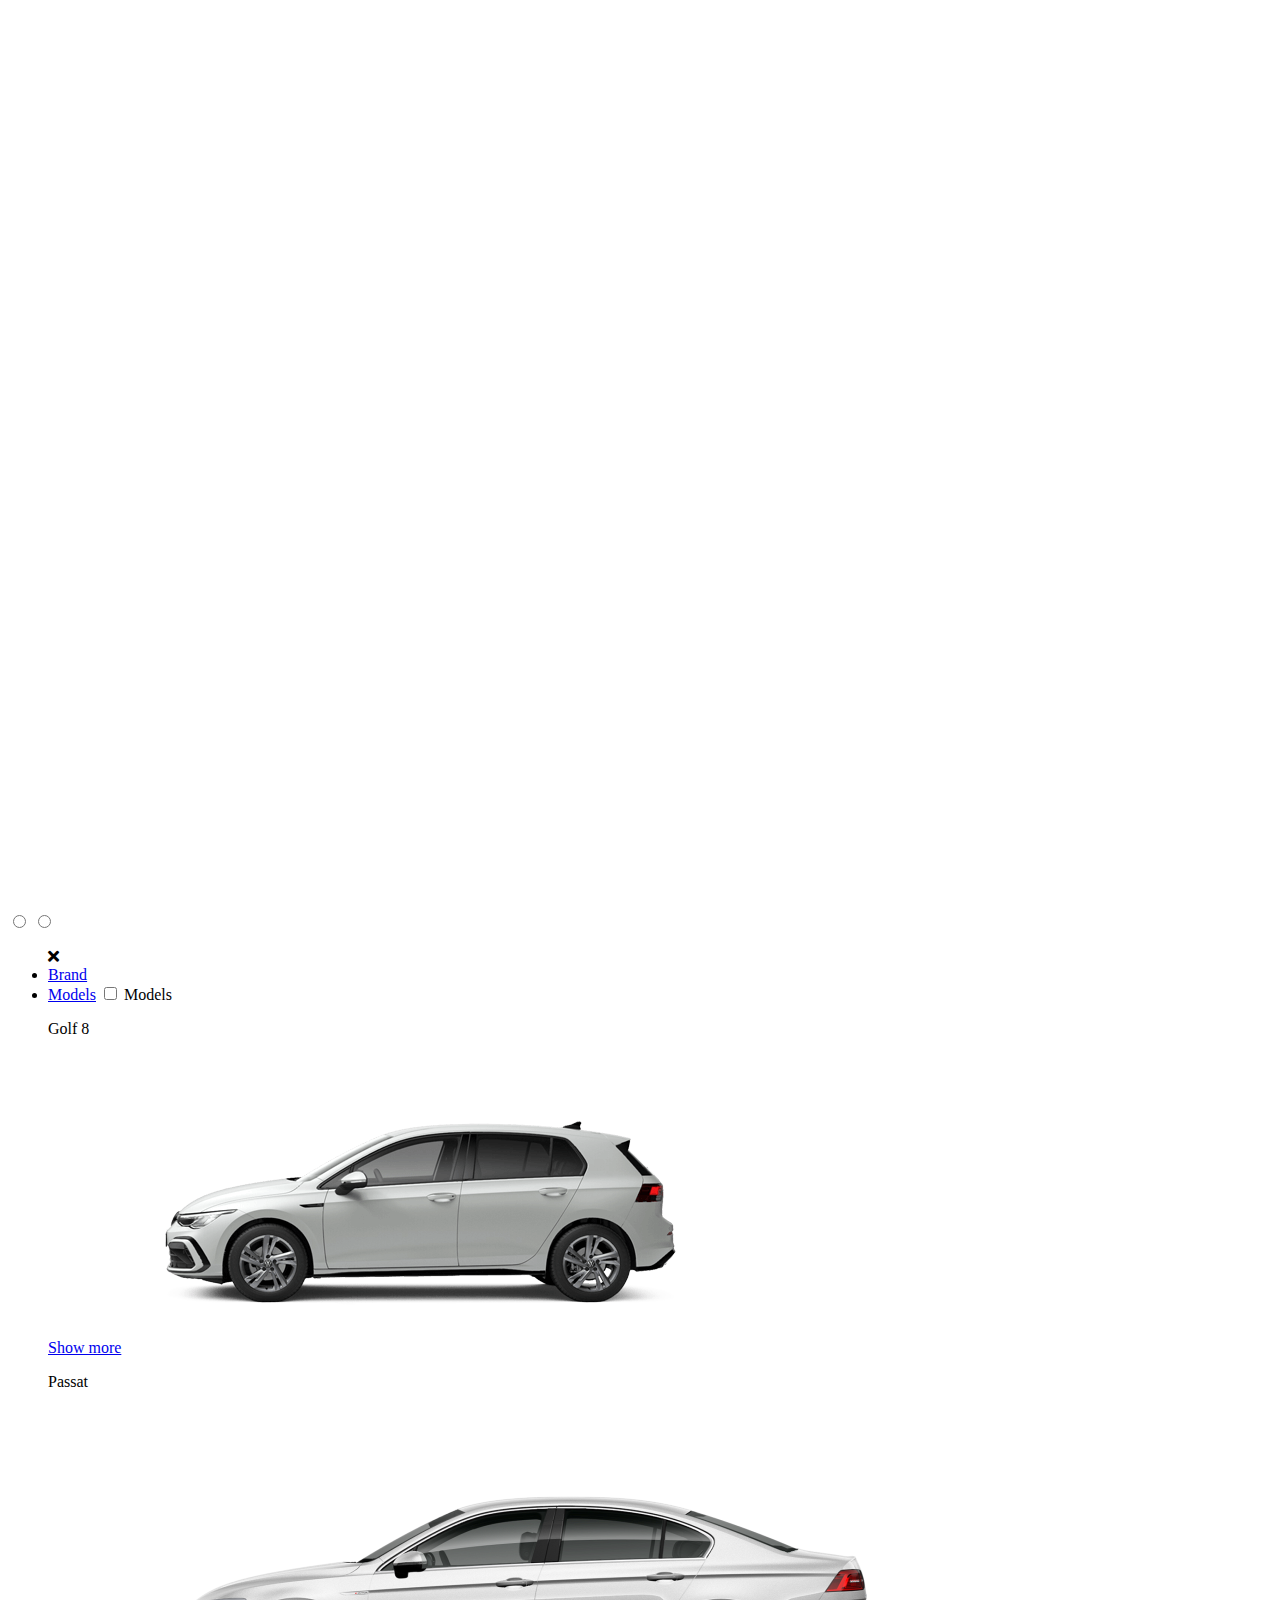
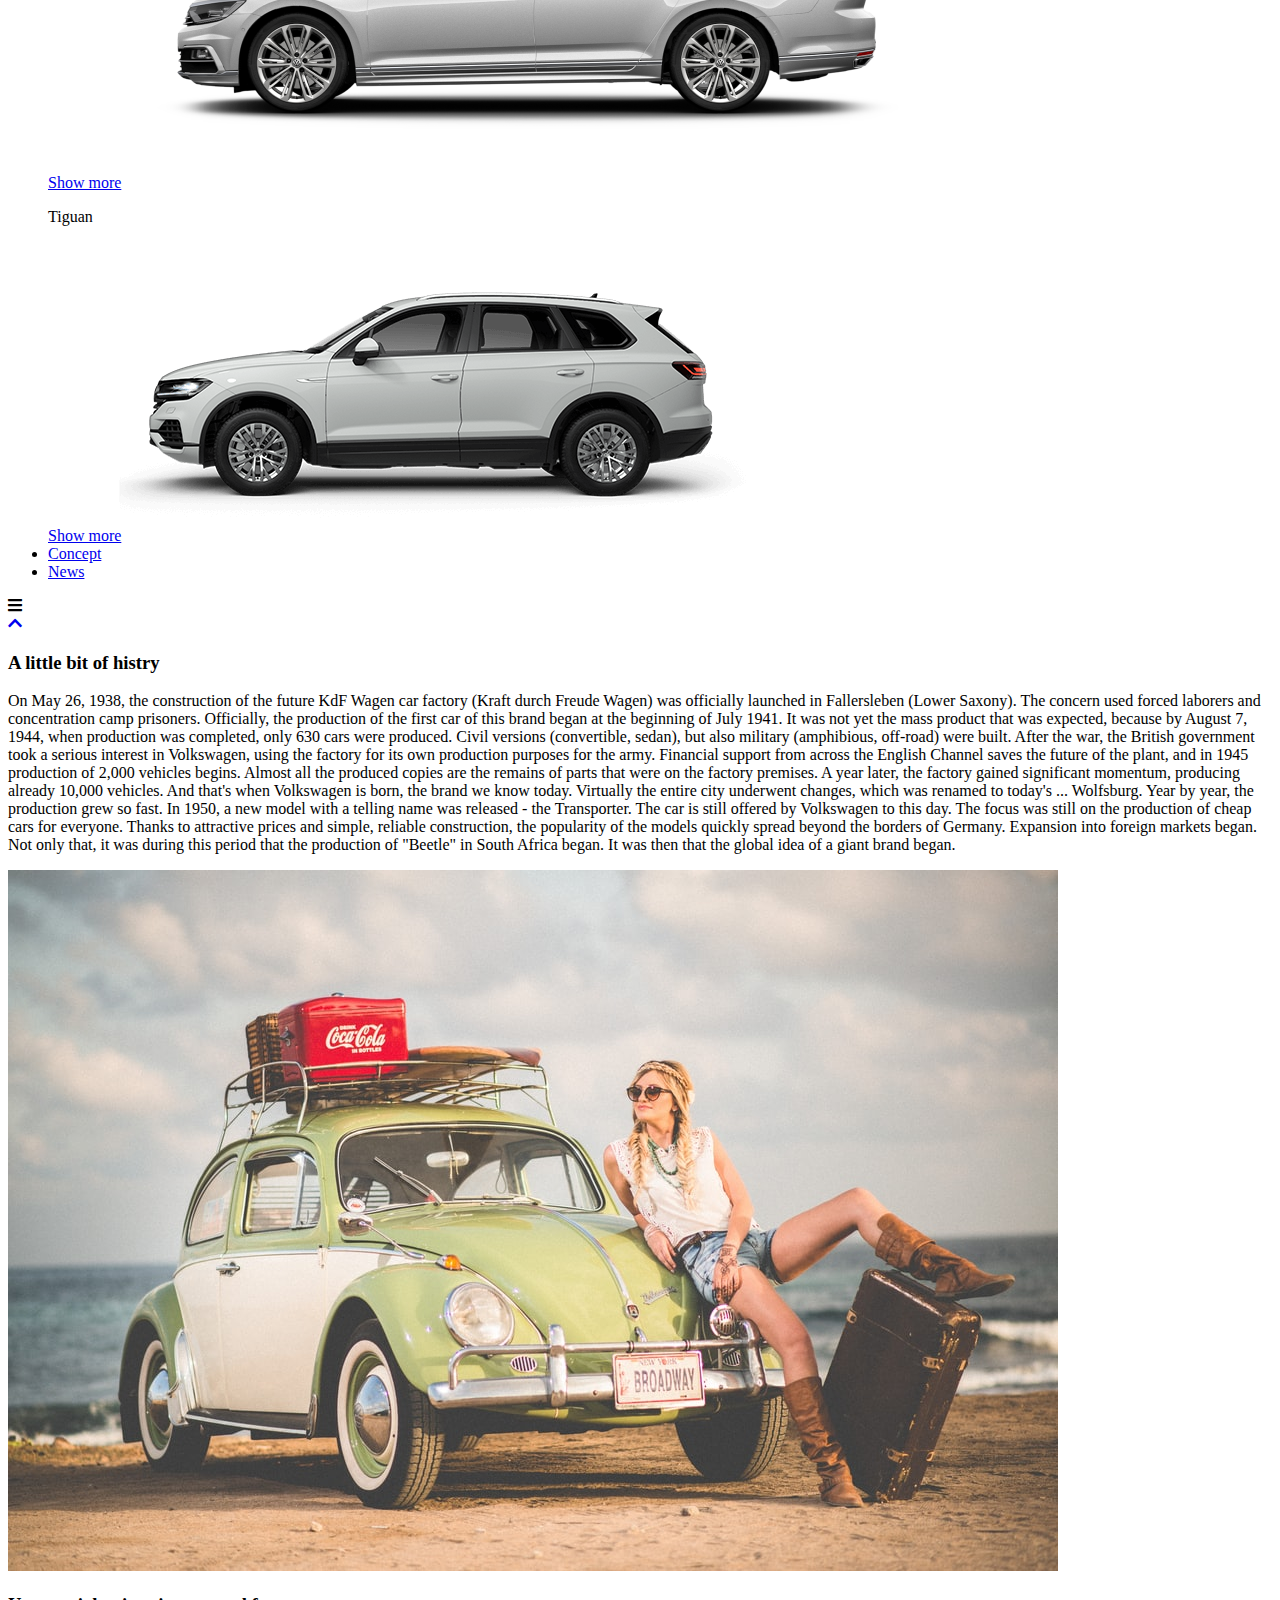
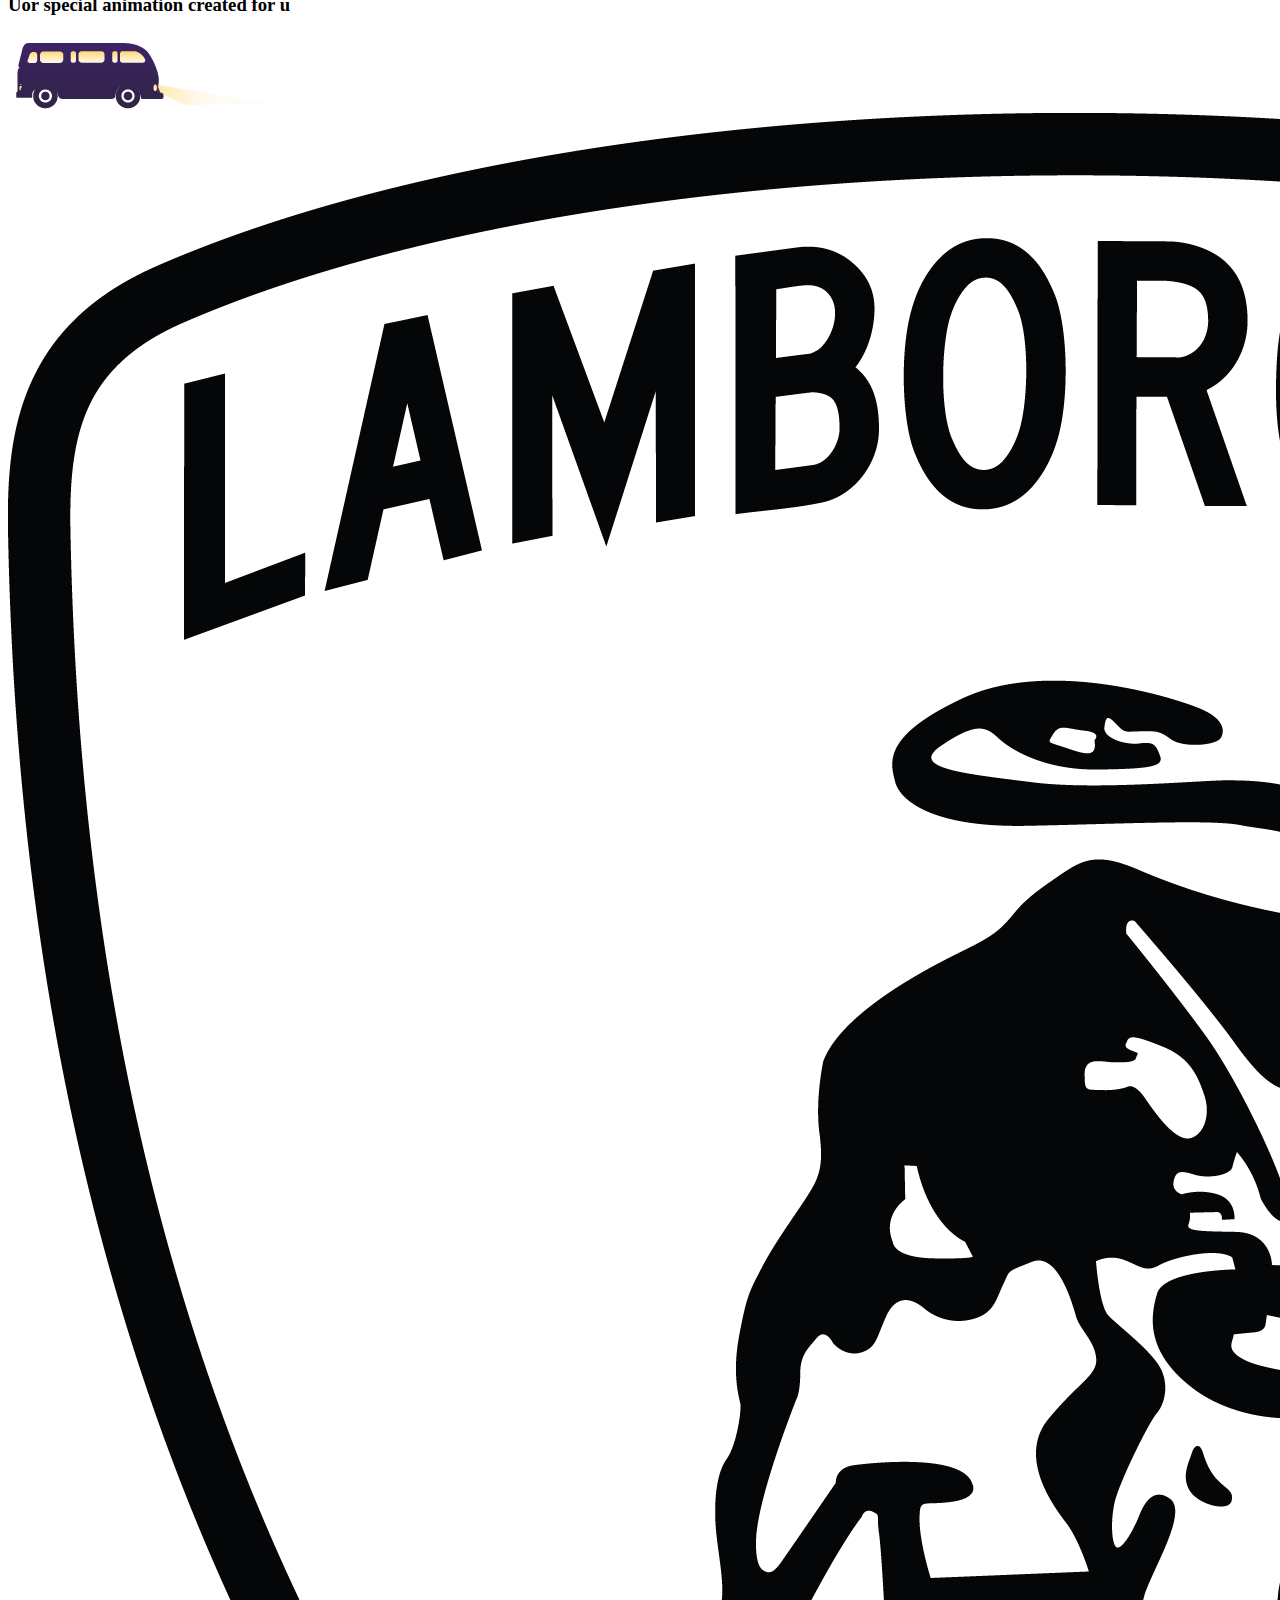
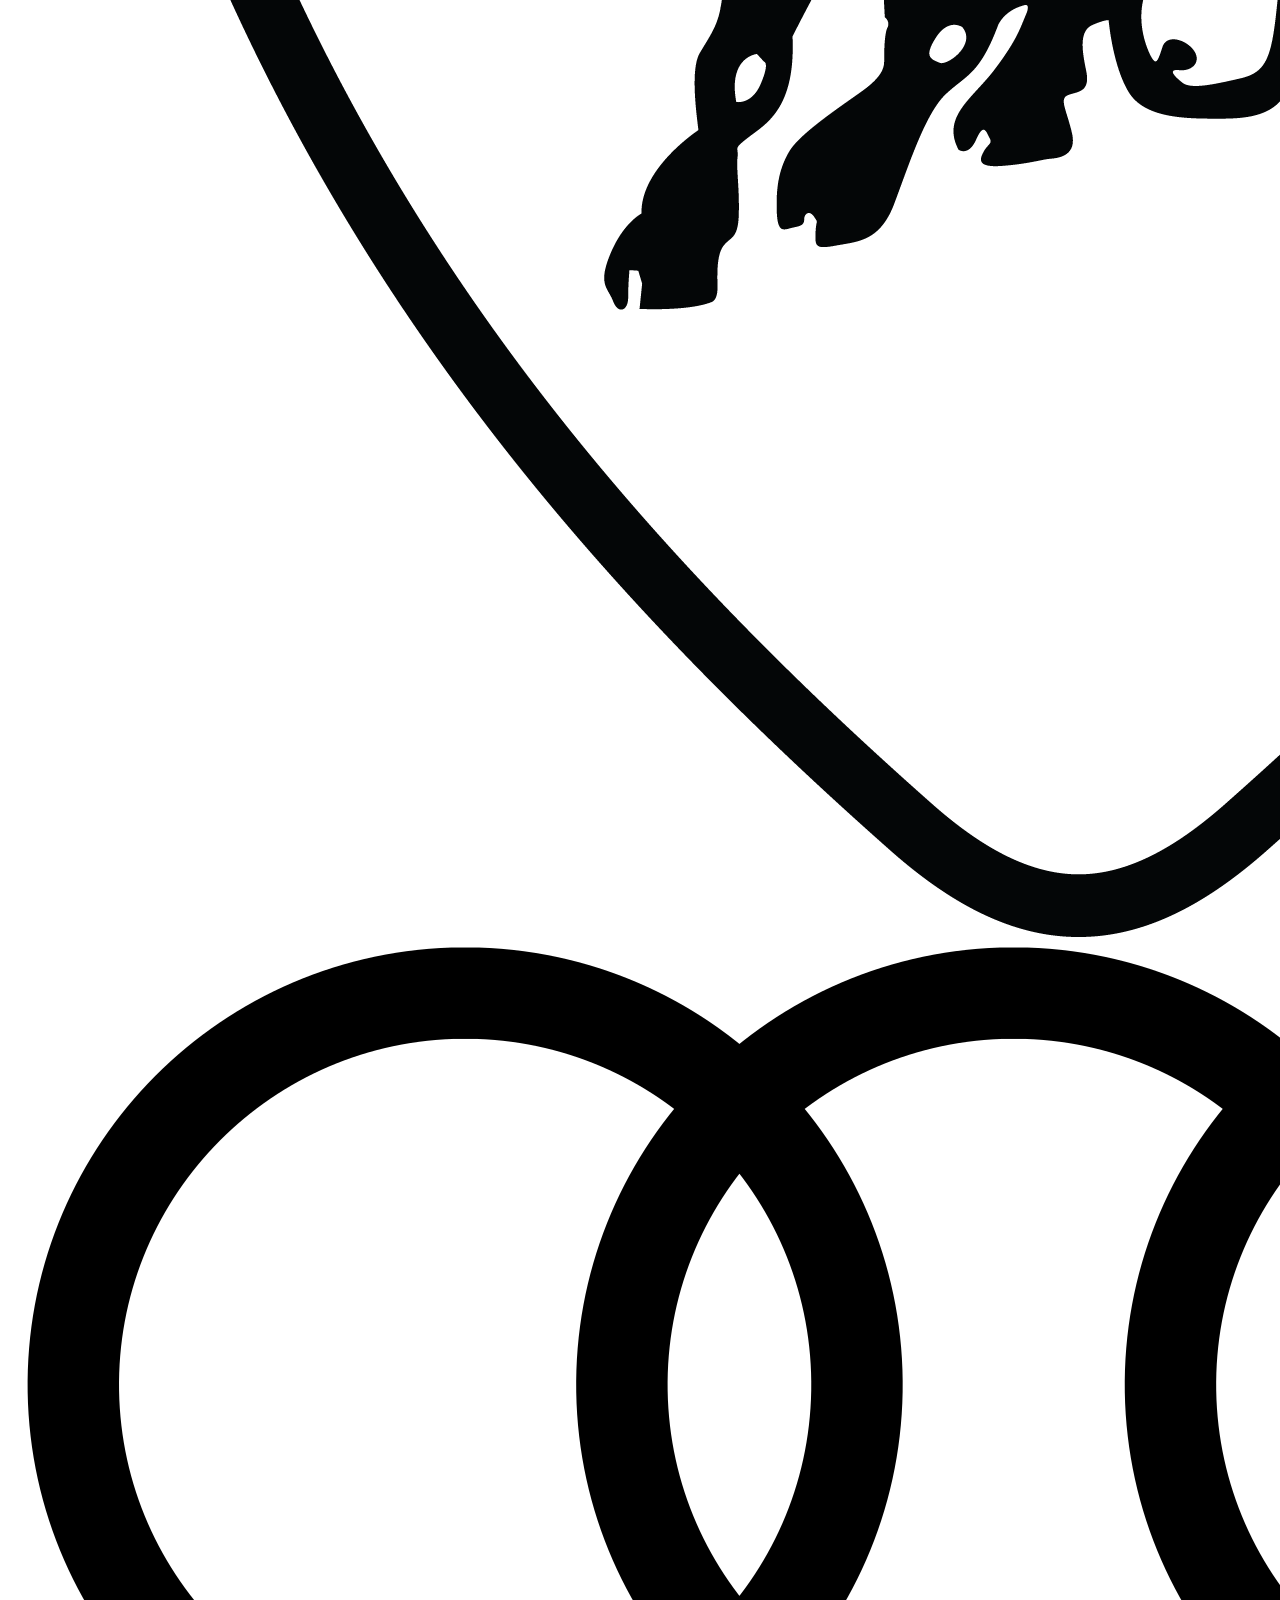
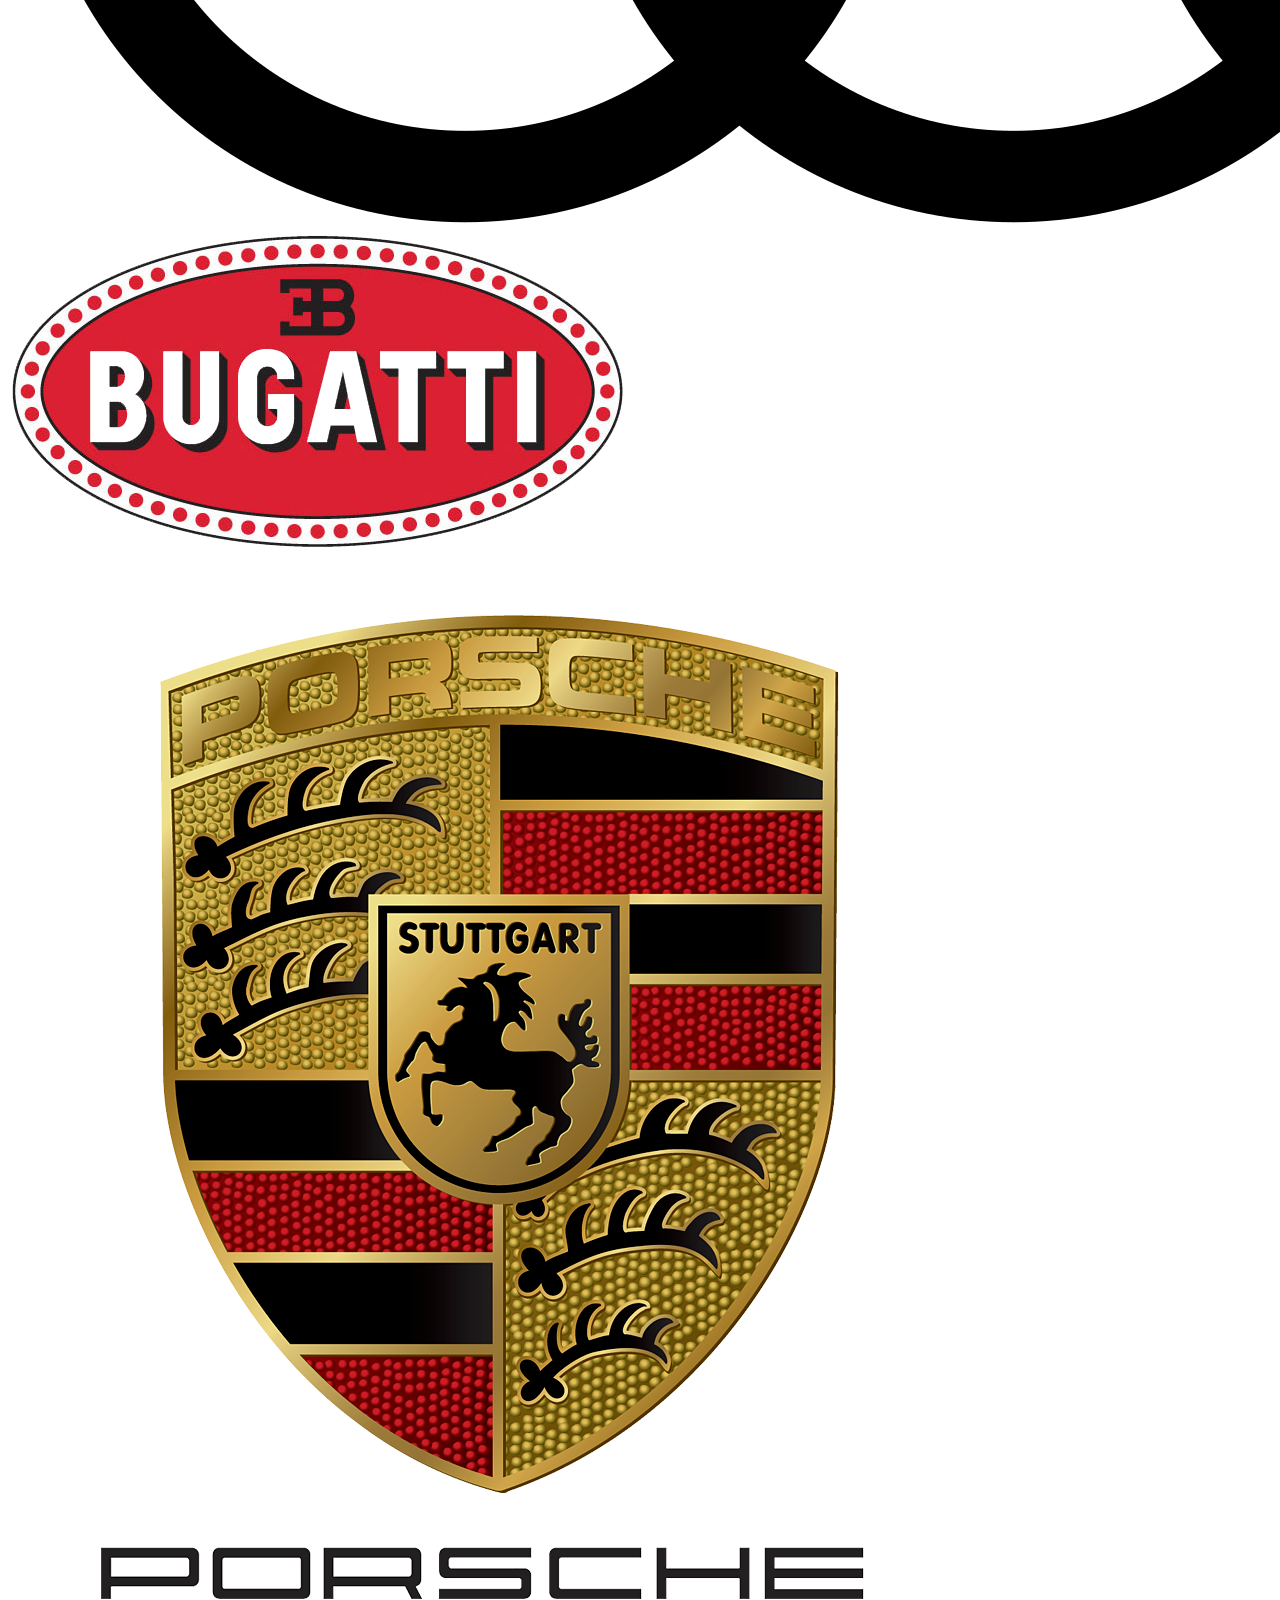
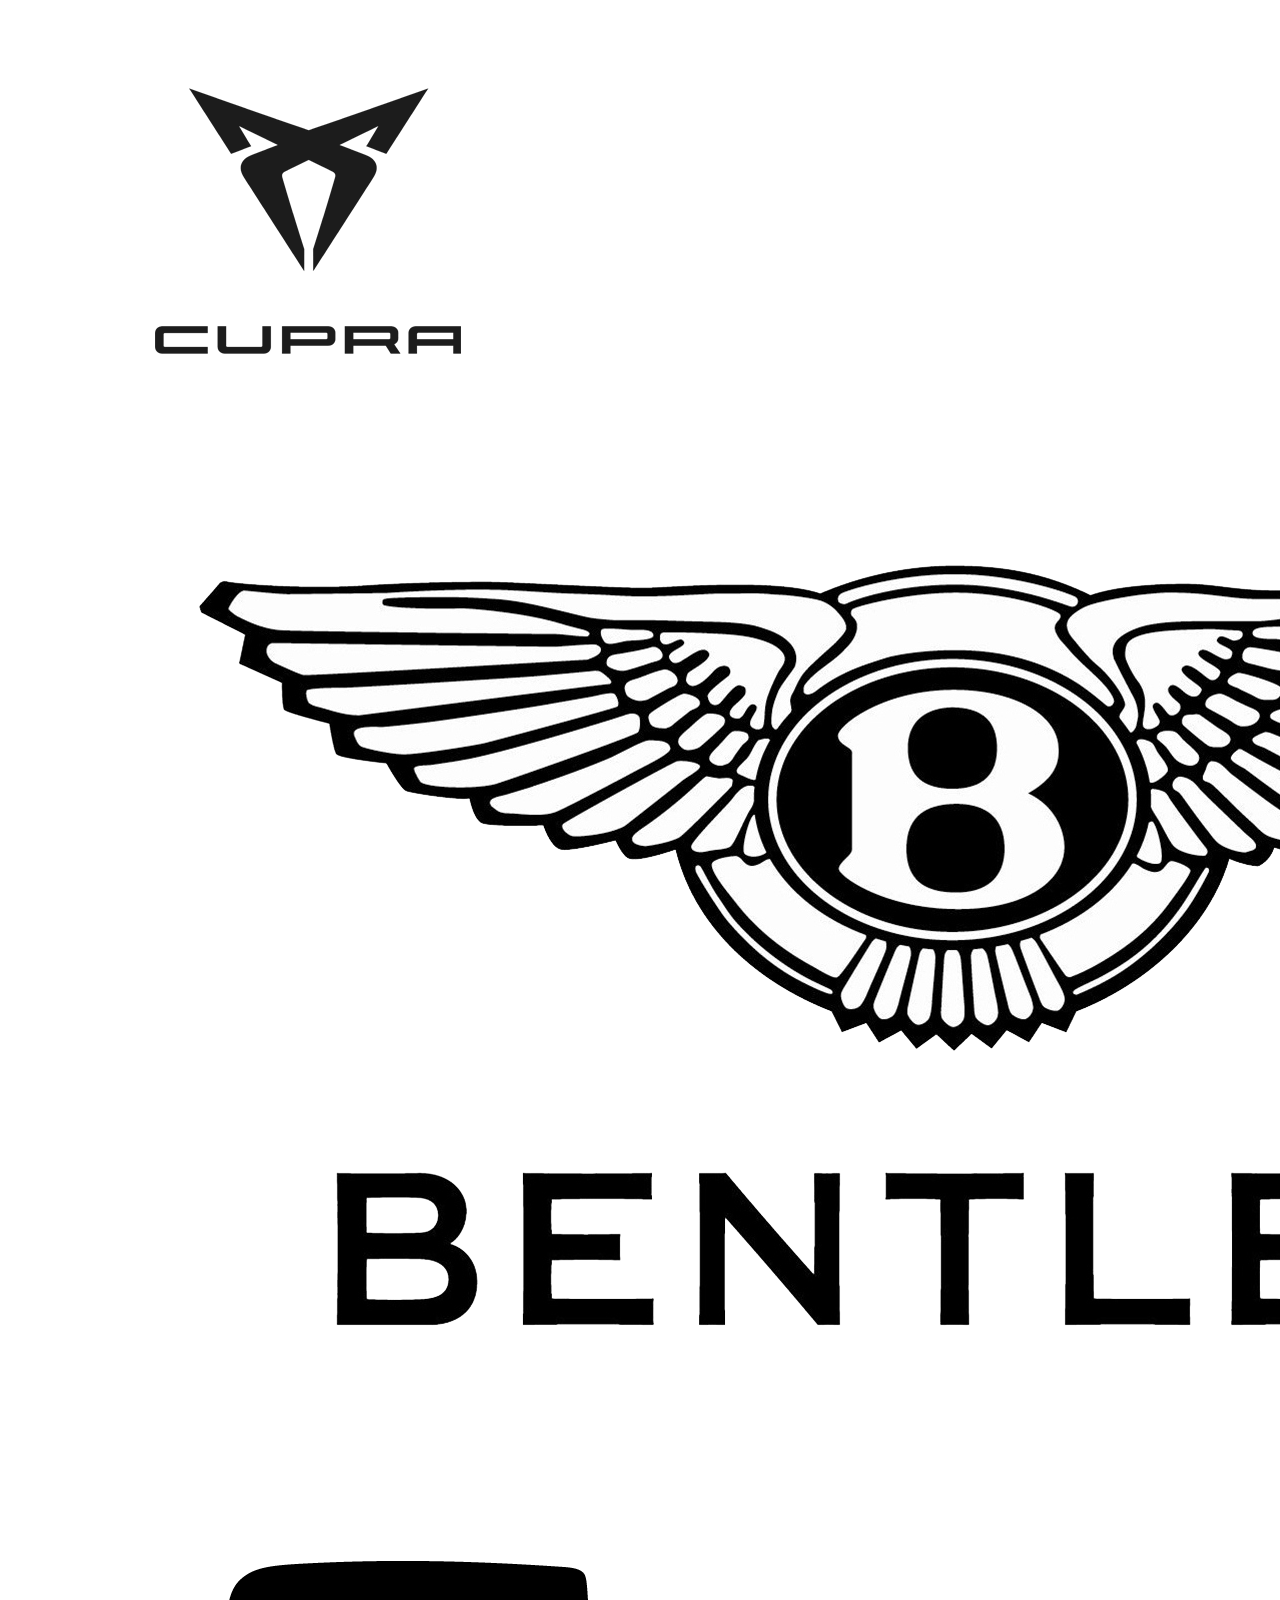
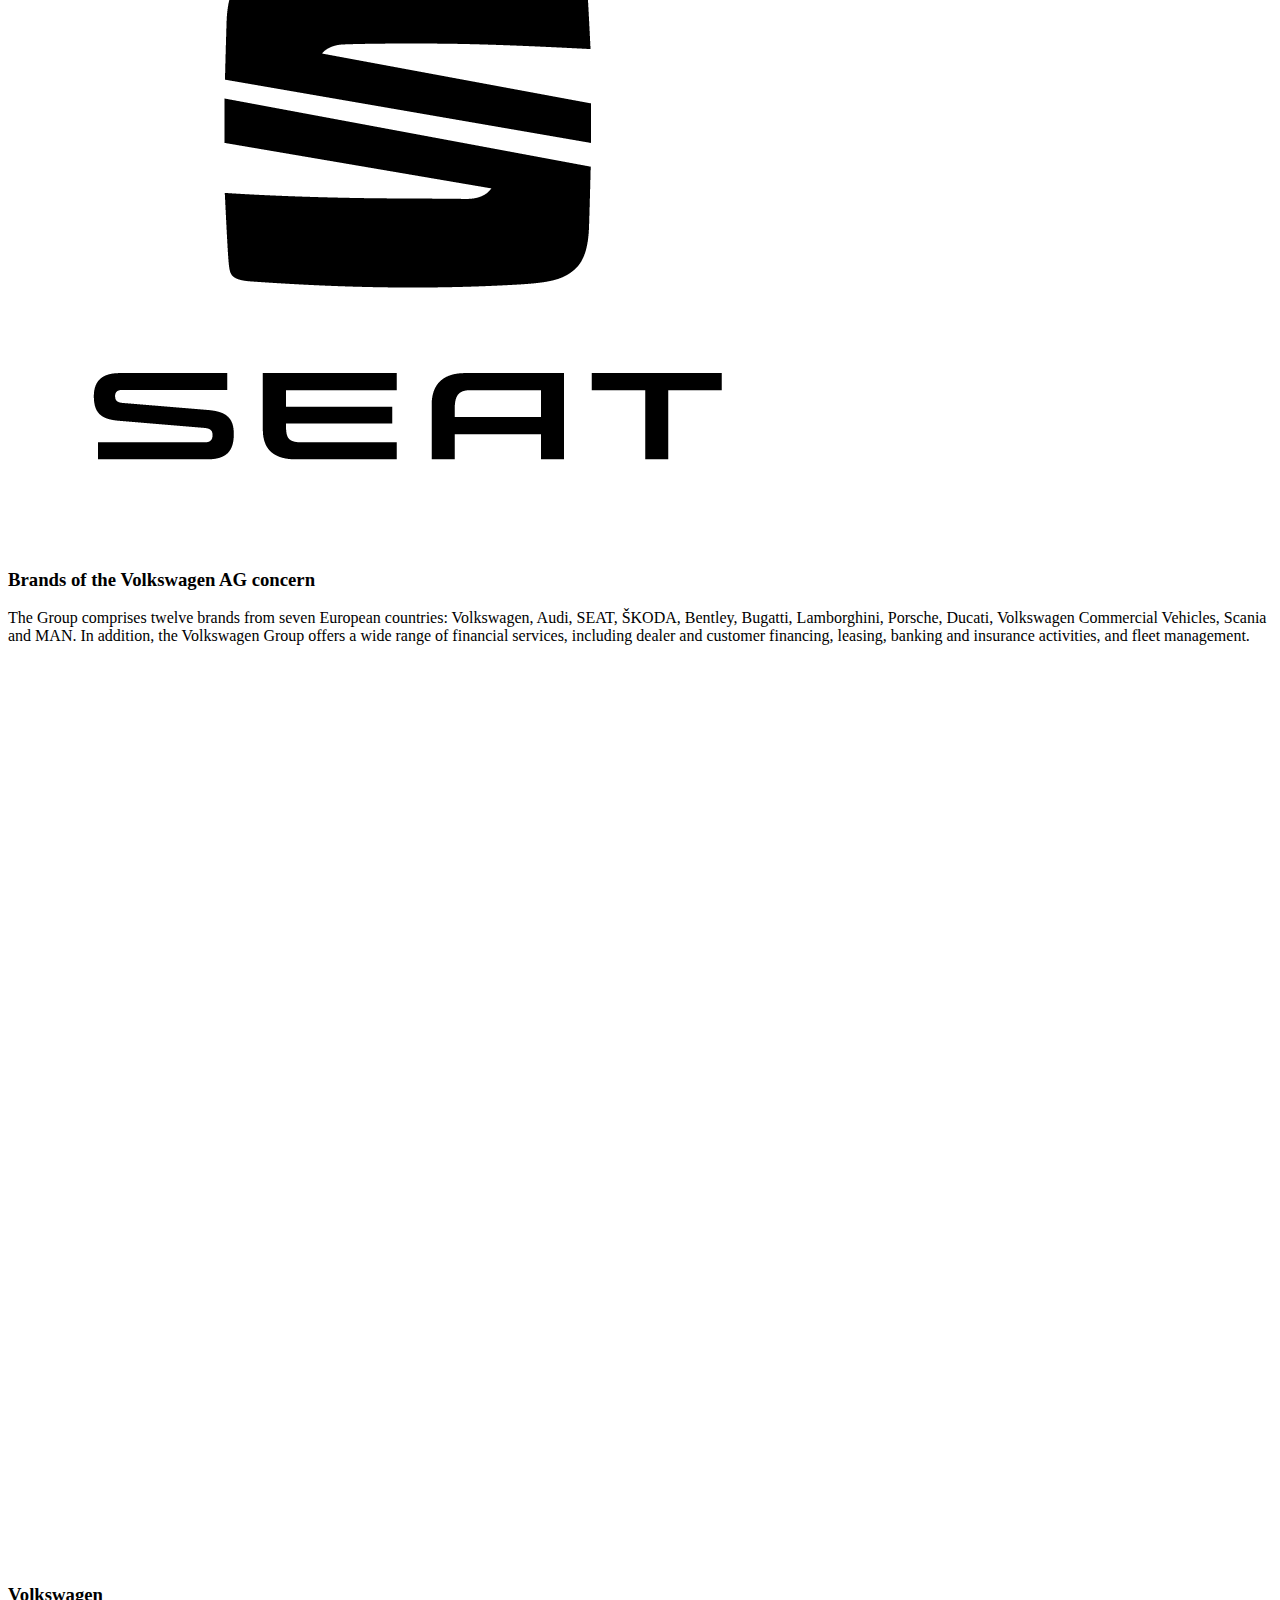
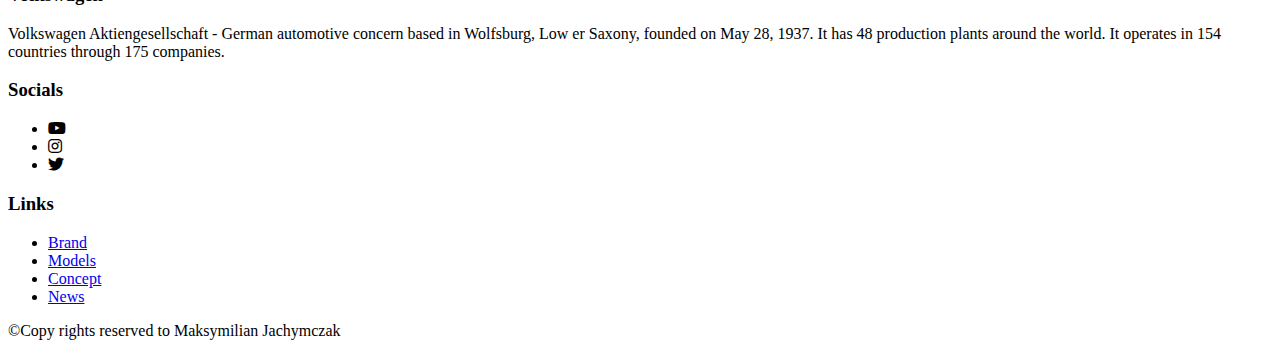
==== assets/brand.html @ 5b4cc515 "Finishing page structure" ====
<!DOCTYPE html>
<html lang="en">
<head>
    <meta charset="UTF-8">
    <meta http-equiv="X-UA-Compatible" content="IE=edge">
    <meta name="viewport" content="width=device-width, initial-scale=1.0">
    <link rel="icon" type="image/png" href="../assets/img/favicon/vw-favicon.png">
    <link rel="stylesheet" type="text/css" href="/styles/style.css">
    <link rel="stylesheet" type="text/css" href="/styles/brandstyle.css">
    <link rel="stylesheet" href="https://cdnjs.cloudflare.com/ajax/libs/font-awesome/5.15.3/css/all.min.css"/>
    <title>VOLKSWAGEN - ABOUT BRAND</title>
</head>
<body>
    <header>
        <nav>
            <div class="wrapper">
                <div class="logo">
                    <a href="../index.html">
                        <img src="../assets/img/logo/vw-logo-white.png" alt='Vw-logo'>
                    </a>
                </div>
                <input type="radio" name="slide" id="menu-btn">
                <input type="radio" name="slide" id="cancel-btn">
                <ul class="nav-links">
                    <label for="cancel-btn" class="btn cancel-btn"><i class="fas fa-times"></i></label>
                    <li><a href="#" class="active">Brand</a></li>
                    <li>
                        <a href="#" class="desktop-item">Models</a>
                        <input type="checkbox" id="showDrop">
                        <label for="showDrop" class="mobile-item">Models</label>
                        <div class="dropdown-box">
                            <div class="content">
                                <div class="row">
                                    <p>Golf 8</p>
                                    <a href="assets/models/vw-golf.html"><img src="../assets/img/models/golf/golf-8-right-side.png" alt="golf-8-right-side"></a>
                                    <div class="btn-more">
                                        <a href="assets/models/vw-golf.html">Show more</a>
                                    </div>
                                </div>
                                <div class="row">
                                    <p>Passat</p>
                                    <a href="assets/models/vw-passat.html"><img src="../assets/img/models/passat/passat-2018-right-side.png" alt="passat-2018-right-side"></a>
                                    <div class="btn-more">
                                        <a href="assets/models/vw-passat.html">Show more</a>
                                    </div>
                                </div>
                                <div class="row">
                                    <p>Tiguan</p>
                                    <a href="assets/models/vw-tiguan.html"><img src="../assets/img/models/tiguan/tiguan-2020-right-side.png" alt="tiguan-2020-right-side"></a>
                                    <div class="btn-more">
                                        <a href="assets/models/vw-tiguan.html">Show more</a>
                                    </div>
                                </div>
                            </div>
                        </div>
                    </li>
                    <li><a href="concept.html">Concept</a></li>
                    <li><a href="news.html">News</a></li>
                </ul>
                <label for="menu-btn" class="btn menu-btn"><i class="fas fa-bars"></i></label>
            </div>
        </nav>
    </header>
        <div class="main">
            <a href="#" class="to-top">
                <i class="fas fa-chevron-up"></i>
            </a>
            <section id="about-brand-intro">
                <div class="brand-histry about-brand-history">
                    <h3>A little bit of histry</h3>
                    <p>On May 26, 1938, the construction of the future KdF Wagen car factory (Kraft durch Freude Wagen) was officially launched
                        in Fallersleben (Lower Saxony). The concern used forced laborers and concentration camp prisoners. Officially,
                        the production of the first car of this brand began at the beginning of July 1941. It was not yet the mass product that was expected,
                        because by August 7, 1944, when production was completed, only 630 cars were produced. Civil versions (convertible, sedan),
                        but also military (amphibious, off-road) were built. After the war, the British government took a serious interest in Volkswagen,
                        using the factory for its own production purposes for the army. Financial support from across the English Channel saves the future of the plant,
                        and in 1945 production of 2,000 vehicles begins. Almost all the produced copies are the remains of parts
                        that were on the factory premises. A year later, the factory gained significant momentum, producing already 10,000 vehicles.
                        And that's when Volkswagen is born, the brand we know today. Virtually the entire city underwent changes, which was renamed
                        to today's ... Wolfsburg. Year by year, the production grew so fast. In 1950, a new model with a telling name was released
                        - the Transporter. The car is still offered by Volkswagen to this day. The focus was still on the production of cheap
                        cars for everyone. Thanks to attractive prices and simple, reliable construction, the popularity of the models
                        quickly spread beyond the borders of Germany. Expansion into foreign markets began. Not only that, it was during this
                        period that the production of "Beetle" in South Africa began. It was then that the global idea of ​​a giant brand began.

                    </p>
                </div>
                <div class="about-brand-history">
                    <img src="img/brand/volkswagen-beatle -old.jpg" alt="volkswagen-beatle">
                </div>
            </section>
            <section id="animation">
                <h3>Uor special animation created for u</h3>
                <div class="animation-wraper">
                    <div class="surface"></div>
                    <div class="car-image">
                        <img src="/assets/img/animation/Img_06.png">
                    </div>
                </div>
            </section>
            <section id="brands">
                <div class="brands-container">
                    <div class="brand-row firs-row">
                        <div class="brand-col-logo">
                            <img src="/assets/img/brand/brands-logo/vw-lamborghini-logo.png" alt="lamborghni-logo">
                        </div>
                        <div class="brand-col-logo">
                            <img src="/assets/img/brand/brands-logo/vw-audi-logo.png" alt="audi-logo" class="img-m-top">
                        </div>
                        <div class="brand-col-logo">
                            <img src="/assets/img/brand/brands-logo/vw-bugatti-logo.png" alt="bugatti-logo" class="img-m-top">
                        </div>
                        <div class="brand-col-logo">
                            <img src="/assets/img/brand/brands-logo/vw-porshe-logo.png" alt="porshe-logo">
                        </div>
                    </div>
                    <div class="brand-row">
                        <div class="brand-col-logo">
                            <img src="/assets/img/brand/brands-logo/vw-cupra-logo.png" alt="cupra-logo" class="img-m-top">
                        </div>
                        <div class="brand-col-logo">
                            <img src="/assets/img/brand/brands-logo/vw-bentley-logo.png" alt="bentley-logo" class="img-m-top">
                        </div>
                        <div class="brand-col-logo">
                            <img src="/assets/img/brand/brands-logo/vw-seat-logo.png" alt="seat-logo">
                        </div>
                    </div>
                </div>
                <div class="brands-container">
                    <h3>Brands of the Volkswagen AG concern</h3>
                    <p>The Group comprises twelve brands from seven European countries:
                        Volkswagen, Audi, SEAT, ŠKODA, Bentley, Bugatti, Lamborghini, Porsche, Ducati,
                        Volkswagen Commercial Vehicles, Scania and MAN. In addition, the Volkswagen Group
                        offers a wide range of financial services, including dealer and customer financing, 
                        leasing, banking and insurance activities, and fleet management.
                    </p>
                </div>
            </section>
        </div>
    <footer>
        <div class="footer-content">
            <div class="row">
                <div class="column column-logo">
                    <a href="../index.html"><img src="../assets/img/logo/vw-logo-white.png"></a>
                </div>
                <div class="column">
                    <h3>Volkswagen</h3>
                    <p>
                        Volkswagen Aktiengesellschaft - German automotive concern based in Wolfsburg, Low
                        er Saxony, founded on May 28, 1937. It has 48 production plants around the world. It
                        operates in 154 countries through 175 companies.
                    </p>
                </div>
                <div class="column">
                    <h3>Socials</h3>
                    <div class="socials">
                        <ul>
                            <li><i class="fab fa-youtube"></i></li>
                            <li><i class="fab fa-instagram"></i></li>
                            <li><i class="fab fa-twitter"></i></li>
                        </ul>
                    </div>
                </div>
                <div class="column">
                    <h3>Links</h3>
                    <div class="links">
                        <ul>
                            <li><a href="brand.html">Brand</a></li>
                            <li><a href="models.html">Models</a></li>
                            <li><a href="concept.html">Concept</a></li>
                            <li><a href="news.html">News</a></li>
                        </ul>
                    </div>
                </div>
            </div>
            <p>&copy;Copy rights reserved to Maksymilian Jachymczak</p>
        </div>
    </footer>

    <script src="../assets/scripts/backToTop.js"></script>
    <script src="../assets/scripts/animation.js"></script>
</body>
</html>
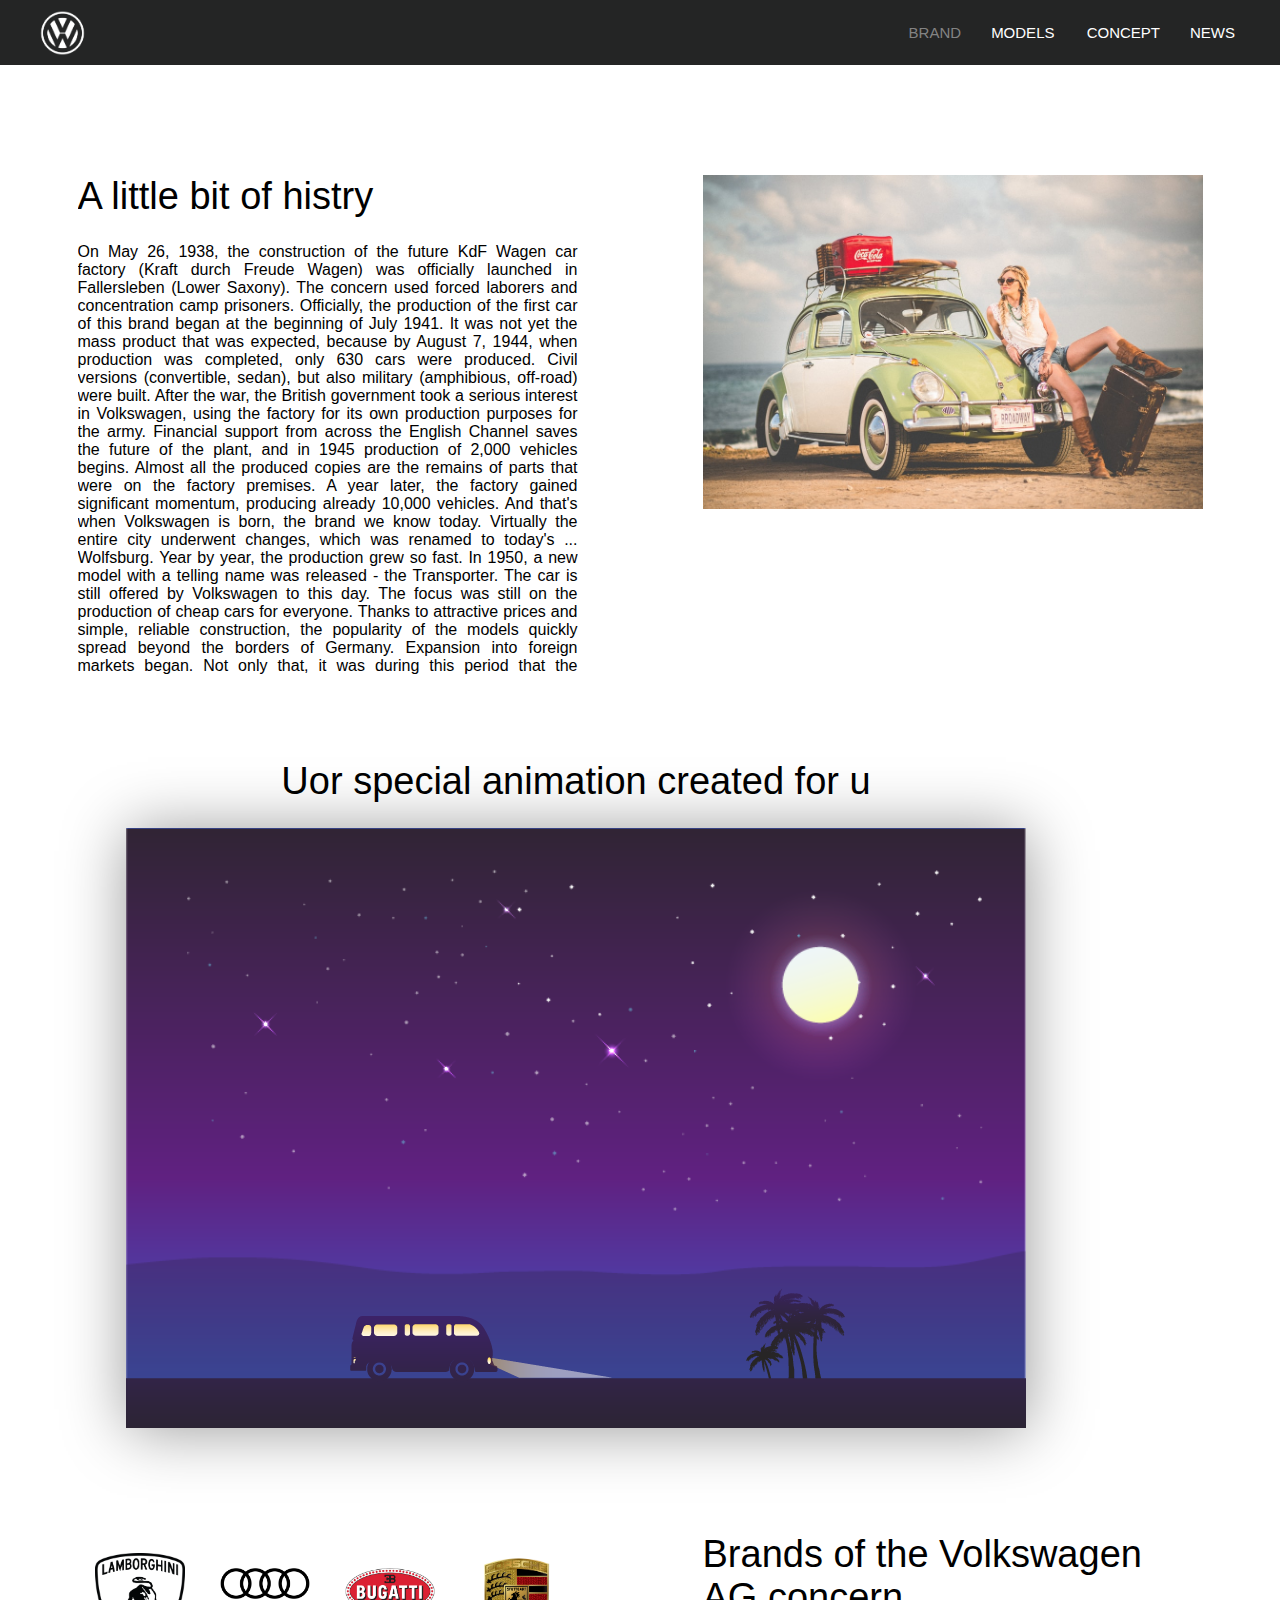
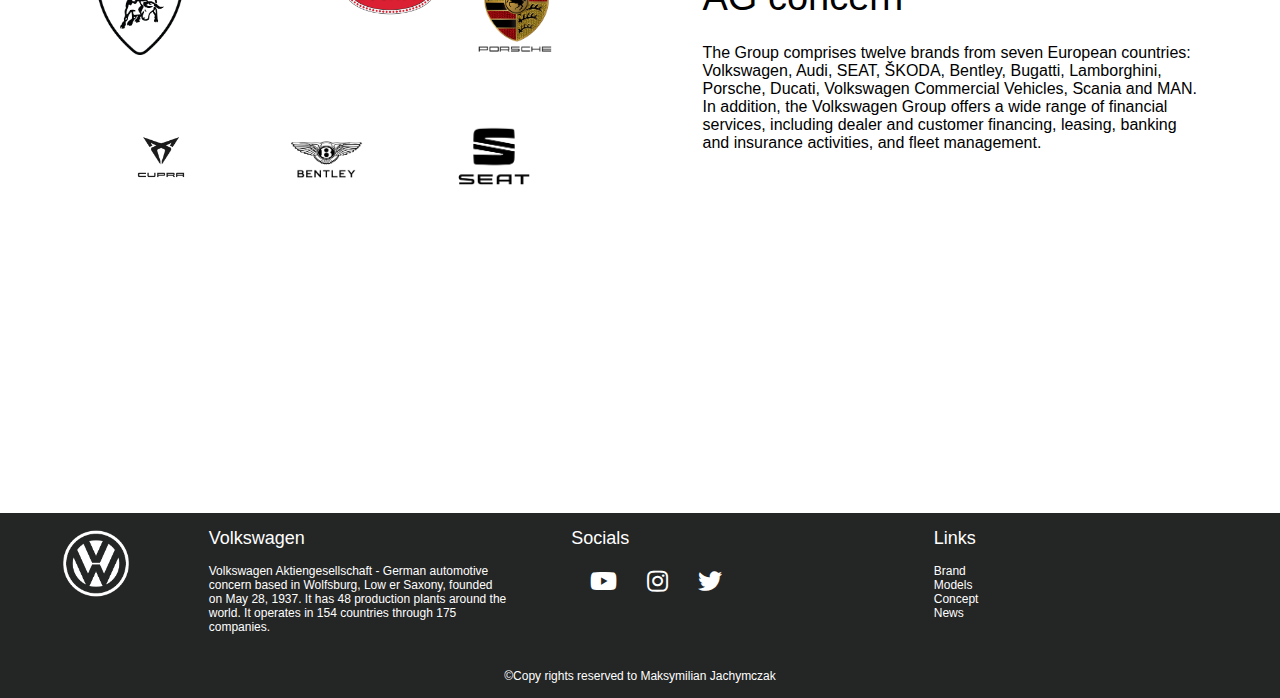
==== commit 1357e9d1: "Correcting css styles" ====
--- a/assets/brand.html
+++ b/assets/brand.html
@@ -5,8 +5,8 @@
     <meta http-equiv="X-UA-Compatible" content="IE=edge">
     <meta name="viewport" content="width=device-width, initial-scale=1.0">
     <link rel="icon" type="image/png" href="../assets/img/favicon/vw-favicon.png">
-    <link rel="stylesheet" type="text/css" href="/styles/style.css">
-    <link rel="stylesheet" type="text/css" href="/styles/brandstyle.css">
+    <link rel="stylesheet" type="text/css" href="../assets/styles/style.css">
+    <link rel="stylesheet" type="text/css" href="../assets/styles/brandstyle.css">
     <link rel="stylesheet" href="https://cdnjs.cloudflare.com/ajax/libs/font-awesome/5.15.3/css/all.min.css"/>
     <title>VOLKSWAGEN - ABOUT BRAND</title>
 </head>
@@ -86,7 +86,7 @@
                     </p>
                 </div>
                 <div class="about-brand-history">
-                    <img src="img/brand/volkswagen-beatle -old.jpg" alt="volkswagen-beatle">
+                    <img src="../assets/img/brand/volkswagen-beatle -old.jpg" alt="volkswagen-beatle">
                 </div>
             </section>
             <section id="animation">
@@ -94,7 +94,7 @@
                 <div class="animation-wraper">
                     <div class="surface"></div>
                     <div class="car-image">
-                        <img src="/assets/img/animation/Img_06.png">
+                        <img src="../assets/img/animation/Img_06.png">
                     </div>
                 </div>
             </section>
@@ -102,27 +102,27 @@
                 <div class="brands-container">
                     <div class="brand-row firs-row">
                         <div class="brand-col-logo">
-                            <img src="/assets/img/brand/brands-logo/vw-lamborghini-logo.png" alt="lamborghni-logo">
+                            <img src="../assets/img/brand/brands-logo/vw-lamborghini-logo.png" alt="lamborghni-logo">
                         </div>
                         <div class="brand-col-logo">
-                            <img src="/assets/img/brand/brands-logo/vw-audi-logo.png" alt="audi-logo" class="img-m-top">
+                            <img src="../assets/img/brand/brands-logo/vw-audi-logo.png" alt="audi-logo" class="img-m-top">
                         </div>
                         <div class="brand-col-logo">
-                            <img src="/assets/img/brand/brands-logo/vw-bugatti-logo.png" alt="bugatti-logo" class="img-m-top">
+                            <img src="../assets/img/brand/brands-logo/vw-bugatti-logo.png" alt="bugatti-logo" class="img-m-top">
                         </div>
                         <div class="brand-col-logo">
-                            <img src="/assets/img/brand/brands-logo/vw-porshe-logo.png" alt="porshe-logo">
+                            <img src="../assets/img/brand/brands-logo/vw-porshe-logo.png" alt="porshe-logo">
                         </div>
                     </div>
                     <div class="brand-row">
                         <div class="brand-col-logo">
-                            <img src="/assets/img/brand/brands-logo/vw-cupra-logo.png" alt="cupra-logo" class="img-m-top">
+                            <img src="../assets/img/brand/brands-logo/vw-cupra-logo.png" alt="cupra-logo" class="img-m-top">
                         </div>
                         <div class="brand-col-logo">
-                            <img src="/assets/img/brand/brands-logo/vw-bentley-logo.png" alt="bentley-logo" class="img-m-top">
+                            <img src="../assets/img/brand/brands-logo/vw-bentley-logo.png" alt="bentley-logo" class="img-m-top">
                         </div>
                         <div class="brand-col-logo">
-                            <img src="/assets/img/brand/brands-logo/vw-seat-logo.png" alt="seat-logo">
+                            <img src="../assets/img/brand/brands-logo/vw-seat-logo.png" alt="seat-logo">
                         </div>
                     </div>
                 </div>
@@ -178,6 +178,5 @@
     </footer>
 
     <script src="../assets/scripts/backToTop.js"></script>
-    <script src="../assets/scripts/animation.js"></script>
 </body>
 </html>--- a/assets/styles/style.css
+++ b/assets/styles/style.css
@@ -0,0 +1,391 @@
+*{
+    margin: 0;
+    padding: 0;
+    box-sizing: border-box;
+    font-family: 'Poppins', sans-serif;
+}
+
+html {
+    scroll-behavior: smooth;
+}
+
+.to-top {
+    position: fixed;
+    background-color: #242525;
+    width: 50px;
+    height: 50px;
+    line-height: 50px;
+    text-align: center;
+    z-index: 10000;
+    color: #fff;
+    bottom: 0px;
+    right: 15px;
+    border: 1px solid #fff;
+    opacity: 0;
+    transition: all 0.3s ease;
+    cursor: default;
+}
+
+.to-top.active {
+    pointer-events: auto;
+    opacity: 1;
+    bottom: 15px;
+}
+
+nav {
+    background-color: #242525;
+    position: fixed;
+    width: 100%;
+    z-index: 999;
+    height: 65px;
+    line-height: 65px;
+    font-size: 15px;
+    font-weight: 400;
+    text-transform: uppercase;
+}
+
+nav .wrapper {
+    max-width: 100%;
+    padding: 0 30px;
+    margin: auto;
+    display: flex;
+    align-items: center;
+    justify-content: space-between;
+}
+
+.wrapper .logo a {
+    color: #fff;
+    text-decoration: none;
+}
+
+.wrapper .logo img {
+    position: absolute;
+    width: 65px;
+    top: 10px;
+}
+
+.wrapper .nav-links {
+    display: inline-flex;
+}
+
+.nav-links li {
+    list-style: none;
+}
+
+.nav-links li a {
+    color: #fff;
+    text-decoration: none;
+    padding: 9px 15px;
+    transition: all 0.3s ease;
+}
+
+.nav-links li a:hover {
+    color: #a36b4f;
+}
+
+.nav-links li .active {
+    color: #838383;
+    cursor: default;
+}
+
+.nav-links li .active:hover {
+    color: #838383;
+}
+
+.nav-links li:hover .dropdown-box {
+    visibility: visible;
+    opacity: 1;
+    transition: all 0.3s ease;
+}
+
+.dropdown-box {
+    position: absolute;
+    top: 65px;
+    width: 100%;
+    left: 0;
+    opacity: 0;
+    visibility: hidden;
+    overflow: hidden;
+    transition: all 0.3s ease;
+}
+
+.dropdown-box .content {
+    background-color: #242525;
+    padding: 25px 20px ;
+    display: flex;
+    width: 100%;
+    justify-content: space-evenly;
+}
+
+.content .row {
+    width: 300px;
+    line-height: 45px;
+    justify-content: center;
+    text-align: center;
+}
+
+.wrapper .btn {
+    color: #fff;
+    font-size: 20px;
+    font-weight: 400;
+    cursor: pointer;
+    display: none;
+    padding: 5px 5px 5px 5px;
+}
+
+.wrapper .btn.cancel-btn {
+    position: absolute;
+    right: 30px;
+    top: 10px
+}
+
+.wrapper input {
+    visibility: hidden;
+}
+
+.nav-links .mobile-item {
+    display: none;
+}
+
+.nav-links .desktop-item {
+    margin-right: -15px;
+}
+
+.row:hover {
+    background-color: rgba(0, 0, 0, 0.15);
+}
+
+.row p {
+    font-size: 20px;
+    font-weight: 600;
+    color: white;
+    text-align: left;
+    margin-left: 10px;
+}
+
+.row img {
+    max-width: 300px;
+    max-height: 200px;
+    display: block;
+}
+
+.row .btn-more {
+    border: 1px solid white;
+    text-align: center;
+    min-width: 300px;
+    justify-content: center;
+}
+
+.row .btn-more:hover {
+    background-color: #fff;
+    transform-origin: top;
+    transition: all 0.3s ease;
+}
+
+.row .btn-more:hover a {
+    color:black;
+}
+
+.footer-content {
+    position: relative;
+    width: 100%;
+    height: auto;
+    background-color: #242525;
+    color: #fff;
+    top: 65px;
+}
+
+.footer-content p {
+    text-align: center;
+    font-size: 12px;
+    margin-top: 35px;
+} 
+
+.footer-content .row {
+    display: flex;
+    justify-content: space-around;
+    font-size: 12px;
+}
+
+.footer-content {
+    float: left;
+    padding: 15px;
+}
+
+.footer-content .row .column {
+    width: 300px;
+}
+
+.footer-content .row .column ul {
+    list-style: none;
+}
+
+.footer-content .row .column-logo {
+    width: 100px;
+}
+
+.footer-content .row .column h3 {
+    margin-bottom: 15px;
+    font-size: 18px;
+    font-weight: 500;
+}
+
+.footer-content .row .column p {
+    font-size: 12px;
+    text-align: left;
+    font-weight: 100;
+    margin: 0px;
+}
+
+.footer-content .row:hover {
+    background-color: #242525;
+}
+
+.footer-content .row .column img{
+    width: 100px;
+}
+
+.footer-content .row .column .links a {
+    color: #fff;
+    text-decoration: none;
+}
+
+.footer-content .row .column .links a:hover {
+    color: #a36b4f;
+}
+ 
+.footer-content .row .column .socials ul li {
+    display: inline-block;
+    width: 35px;
+    height: 35px;
+    line-height: 35px;
+    margin-left: 15px;
+    font-size: 24px;
+    text-align: center;
+}
+
+.footer-content .row .column .socials ul li:hover {
+    color: #a36b4f;
+}
+
+@media screen and (max-width: 970px){
+    .wrapper .btn {
+        display: block;
+    }
+    
+    .wrapper .nav-links {
+        position: fixed;
+        width: 100%;
+        height: 100vh;
+        max-width: 350px;
+        background-color: #242525;
+        display: block;
+        top: 0;
+        left: -100%;
+        overflow-y: auto;
+        line-height: 50px;
+        padding: 50px 10px;
+        box-shadow: 0 15px 15px rgba(0, 0, 0, 0.15);
+        transition: all 0.3s ease;
+    }
+
+    #menu-btn:checked ~ .nav-links {
+        left: 0;
+    }
+
+    #showDrop:checked ~ .dropdown-box{
+        max-height: 100%;
+        visibility: visible;
+      }
+
+    .nav-links .desktop-item{
+        display: none;
+      }
+
+    .nav-links .mobile-item{
+        display: block;
+        color: #fff;
+        font-size: 15px;
+        font-weight: 500;
+        padding-left: 15px;
+        cursor: pointer;
+        border-radius: 5px;
+        transition: all 0.3s ease;
+        margin-top: -50px;
+    }
+
+    .nav-links .mobile-item:hover {
+        color: #a36b4f;
+    }
+
+    .nav-links li {
+        margin: 15px 10px;
+    }
+
+    .nav link li a {
+        padding: 0 20px;
+        display: block;
+        font-size: 20px;
+    }
+
+    .dropdown-box {
+        position: static;
+        top: 65px;
+        width: 100%;
+        opacity: 1;
+        visibility: hidden;
+        transition: all 0.3s ease;
+        max-height: 0;
+        overflow: hidden;
+        transition: all 0.3s ease;
+    }
+    
+    .dropdown-box .content {
+        background-color: #242525;
+        flex-direction: column;
+        width: 300px;
+        padding: 5px 5px 5px 5px;
+    }
+
+    .dropdown-box .content .row {
+        width: 100%;
+        margin-bottom: 15px;
+        border-top: 1px solid #a36b4f;
+    }
+
+    .row img {
+        max-width: 300px;
+    }
+
+    .row .btn-more {
+        display: none;
+    }
+
+    .row p {
+        font-size: 15px;
+        font-weight: 600;
+    }
+}
+
+@media screen and (max-width: 1000px){
+    .footer-content .row {
+        flex-direction: column;
+        align-items: center;
+    }
+    .footer-content {
+        text-align: center;
+    }
+
+    .footer-content .row .column {
+        margin-bottom: 15px;
+        width: 90%;
+    }
+
+    .footer-content .row .column p {
+        text-align: center;
+    }
+
+    .footer-content .row .column-logo img{
+        margin-left: calc(50% - 50px);
+    }
+}--- a/assets/styles/brandstyle.css
+++ b/assets/styles/brandstyle.css
@@ -0,0 +1,216 @@
+body {
+    overflow-x: hidden;
+}
+
+#about-brand-intro {
+    position: relative;
+    top: 65px;
+    display: flex;
+    width: 100vw;
+    height: auto;
+    min-height: 80vh;
+    padding: 15px;
+    justify-content: space-around;
+    align-items: center;
+}
+
+#about-brand-intro .about-brand-history {
+    width:40%;
+    height: 500px;
+    overflow: hidden;
+}
+
+#about-brand-intro .about-brand-history h3 {
+    font-size: 38px;
+    font-weight: 100;
+    margin-bottom: 25px;
+}
+
+#about-brand-intro .about-brand-history p {
+    text-align: justify;
+}
+
+#about-brand-intro .about-brand-history img {
+    width: 100%;
+    transition: all 0.3s ease-in-out;
+}
+
+#about-brand-intro .about-brand-history img:hover {
+    transition: all 0.3s ease-in-out;
+    transform: scale(1.05);
+}
+
+#animation {
+    display: flex;
+    flex-direction: column;
+    width: 90vw;
+    height: auto;
+    min-height: 80vh;
+    padding: 15px;
+    align-items: center;
+    justify-content: center;
+}
+
+#animation h3 {
+    font-size: 38px;
+    font-weight: 100;
+    margin-top: 25px;
+    margin-bottom: 25px;
+}
+
+#animation .animation-wraper {
+    width: 900px;
+    height: 600px;
+    background-image: url('../img/animation/Img_1.png');
+    background-position: center;
+    background-size: contain;
+    box-shadow:1px 2px 60px rgba(0,0,0 ,0.4);
+    position: relative;
+    overflow-x: hidden;
+}
+
+#animation .animation-wraper .surface {
+    height: 140px;
+    width: 500%;
+    background-image: url('../img/animation/Img_02.png');
+    display: block;
+    position: absolute;
+    bottom: 0;
+    left: 0;
+    background-repeat: repeat-x;
+    animation: moveCar 6s linear infinite;
+}
+#animation .animation-wraper .car-image {
+    position: absolute;
+    bottom: 7%;
+    left: 24%;
+    animation: suspennsion 1s linear infinite;
+}
+
+#brands {
+    width: 100vw;
+    height: auto;
+    min-height: 50vh;
+    display: flex;
+    align-items: center;
+    justify-content: space-around;
+    padding: 15px;
+    margin-top: 75px;
+}
+
+#brands .brands-container {
+    width: 40%;
+    min-height: 500px;
+    height: auto;
+}
+
+#brands .brands-container h3 {
+    font-size: 38px;
+    font-weight: 100;
+    margin-bottom: 25px;
+}
+
+#brands .brands-container .brand-row {
+    display: flex;
+    justify-content: space-around;
+}
+
+#brands .brands-container .brand-row.firs-row {
+    margin-top: 20px;
+}
+
+#brands .brands-container .brand-row .brand-col-logo {
+    width: 20%;
+    height: 125px;
+    margin-bottom: 40px;
+}
+
+#brands .brands-container .brand-row .brand-col-logo img {
+    width:90%;
+    max-height: 100%;
+    margin-left: 5%;
+}
+
+#brands .brands-container .brand-row .brand-col-logo .img-m-top {
+    margin-top: 15%;
+}
+
+@keyframes moveCar {
+    100% {
+        transform: translateX(-2950px);
+    }
+}
+
+@keyframes suspennsion {
+    100% {
+        transform: translateY(-1px);
+    }
+    50% {
+        transform: translateY(-2px);
+    }
+    0% {
+        transform: translateY(-1px);
+    }
+}
+
+@media screen and (max-width: 970px) {
+    #about-brand-intro {
+        flex-direction: column;
+    }
+
+    #about-brand-intro .about-brand-history {
+        width: 100%;
+        height: auto;
+        margin-bottom: 25px;
+    }
+
+    #about-brand-intro .about-brand-history h3 {
+        margin-top: 50px;
+    }
+
+    #about-brand-intro .about-brand-history img {
+        margin-top: 15px;
+    }
+
+    #brands {
+        flex-direction: column-reverse;
+    }
+
+    #brands .brands-container {
+        width: 100%;
+        min-height: 200px;
+        margin-top: 25px;
+    }
+    #brands .brands-container h3 {
+        margin-top: 25px;
+    }
+
+    #animation .animation-wraper {
+        width: 600px;
+        height: 400px;
+        background-repeat: no-repeat;
+        overflow: hidden;
+    }
+
+    #animation .animation-wraper .surface {
+        width:3500px;
+    }
+
+    #animation .animation-wraper .car-image {
+        bottom: 10%;
+    }
+}
+
+@media screen and (max-width: 430px) {
+    #animation .animation-wraper {
+        width: 350px;
+        height: 240px;
+        background-repeat: no-repeat;
+        overflow: hidden;
+        margin-left: calc(50% - 120px);
+    }
+
+    #animation .animation-wraper .car-image {
+        bottom: 15%;
+    }
+}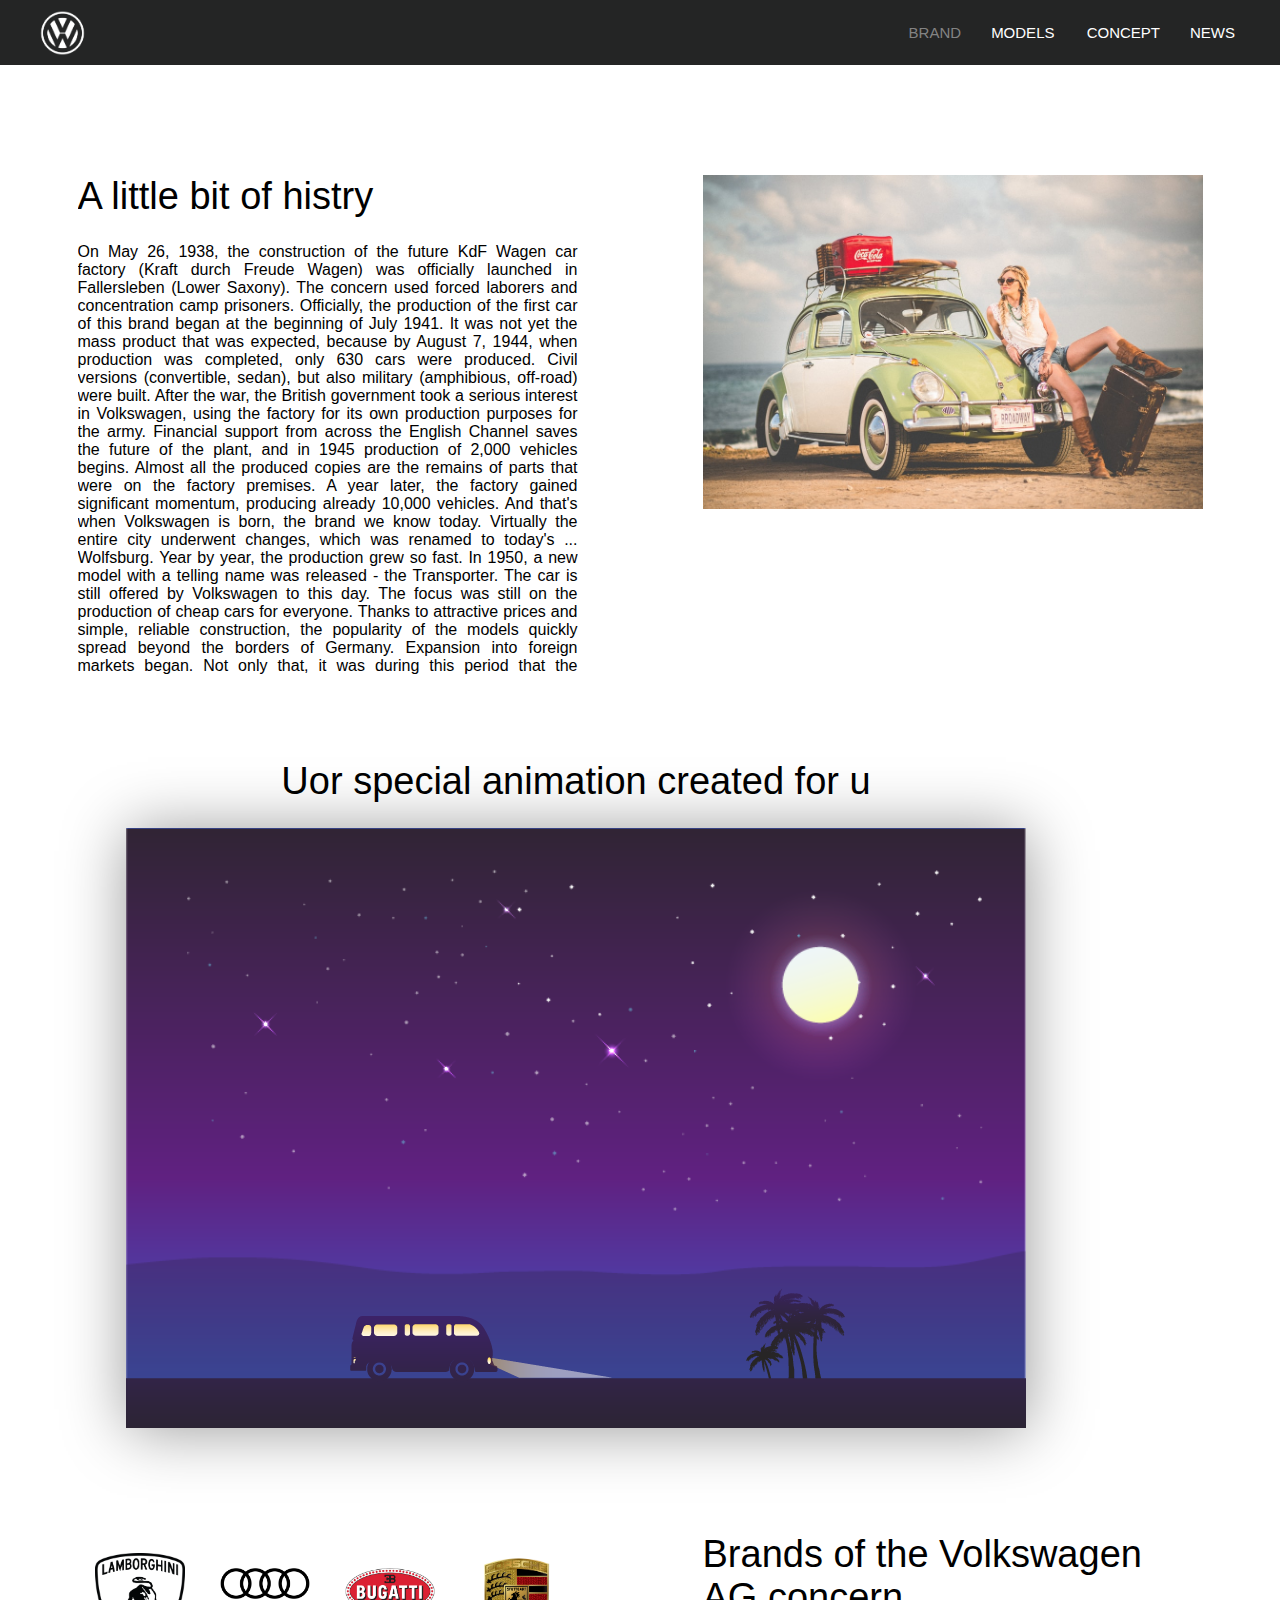
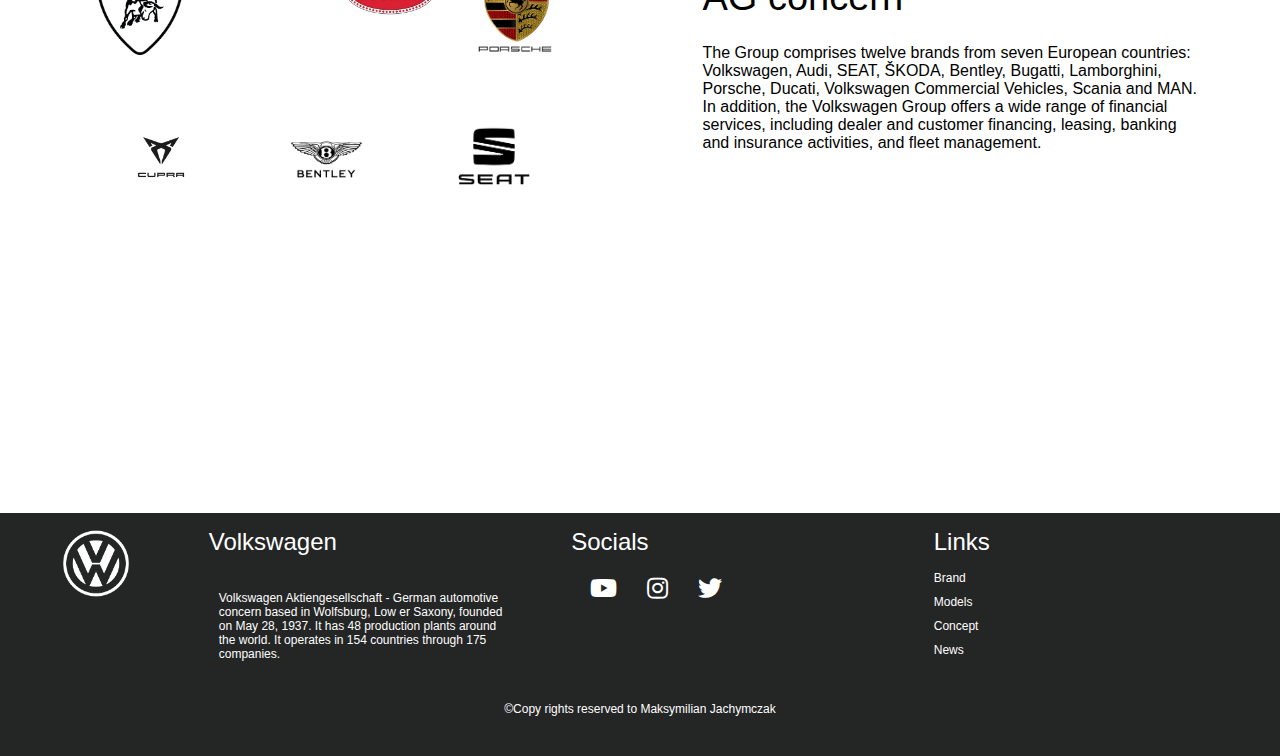
==== commit 537f754f: "Correcting models page" ====
--- a/assets/brand.html
+++ b/assets/brand.html
@@ -32,23 +32,23 @@
                             <div class="content">
                                 <div class="row">
                                     <p>Golf 8</p>
-                                    <a href="assets/models/vw-golf.html"><img src="../assets/img/models/golf/golf-8-right-side.png" alt="golf-8-right-side"></a>
+                                    <a href="/assets/models/golf.html"><img src="../assets/img/models/golf/golf-8-right-side.png" alt="golf-8-right-side"></a>
                                     <div class="btn-more">
-                                        <a href="assets/models/vw-golf.html">Show more</a>
+                                        <a href="/assets/models/golf.html">Show more</a>
                                     </div>
                                 </div>
                                 <div class="row">
                                     <p>Passat</p>
-                                    <a href="assets/models/vw-passat.html"><img src="../assets/img/models/passat/passat-2018-right-side.png" alt="passat-2018-right-side"></a>
+                                    <a href="/assets/models/passat.html"><img src="../assets/img/models/passat/passat-2018-right-side.png" alt="passat-2018-right-side"></a>
                                     <div class="btn-more">
-                                        <a href="assets/models/vw-passat.html">Show more</a>
+                                        <a href="/assets/models/passat.html">Show more</a>
                                     </div>
                                 </div>
                                 <div class="row">
                                     <p>Tiguan</p>
-                                    <a href="assets/models/vw-tiguan.html"><img src="../assets/img/models/tiguan/tiguan-2020-right-side.png" alt="tiguan-2020-right-side"></a>
+                                    <a href="/assets/models/tiguan.html"><img src="../assets/img/models/tiguan/tiguan-2020-right-side.png" alt="tiguan-2020-right-side"></a>
                                     <div class="btn-more">
-                                        <a href="assets/models/vw-tiguan.html">Show more</a>
+                                        <a href="/assets/models/tiguan.html">Show more</a>
                                     </div>
                                 </div>
                             </div>
--- a/assets/styles/style.css
+++ b/assets/styles/style.css
@@ -2,7 +2,7 @@
     margin: 0;
     padding: 0;
     box-sizing: border-box;
-    font-family: 'Poppins', sans-serif;
+    font-family: 'Montserrat', sans-serif;
 }
 
 html {
@@ -199,6 +199,7 @@
     text-align: center;
     font-size: 12px;
     margin-top: 35px;
+    margin-bottom: 25px;
 } 
 
 .footer-content .row {
@@ -226,7 +227,7 @@
 
 .footer-content .row .column h3 {
     margin-bottom: 15px;
-    font-size: 18px;
+    font-size: 24px;
     font-weight: 500;
 }
 
@@ -234,7 +235,7 @@
     font-size: 12px;
     text-align: left;
     font-weight: 100;
-    margin: 0px;
+    margin-bottom: 0px;
 }
 
 .footer-content .row:hover {
@@ -243,6 +244,10 @@
 
 .footer-content .row .column img{
     width: 100px;
+}
+
+.footer-content .row .column .links ul li{
+    margin-bottom: 10px;
 }
 
 .footer-content .row .column .links a {
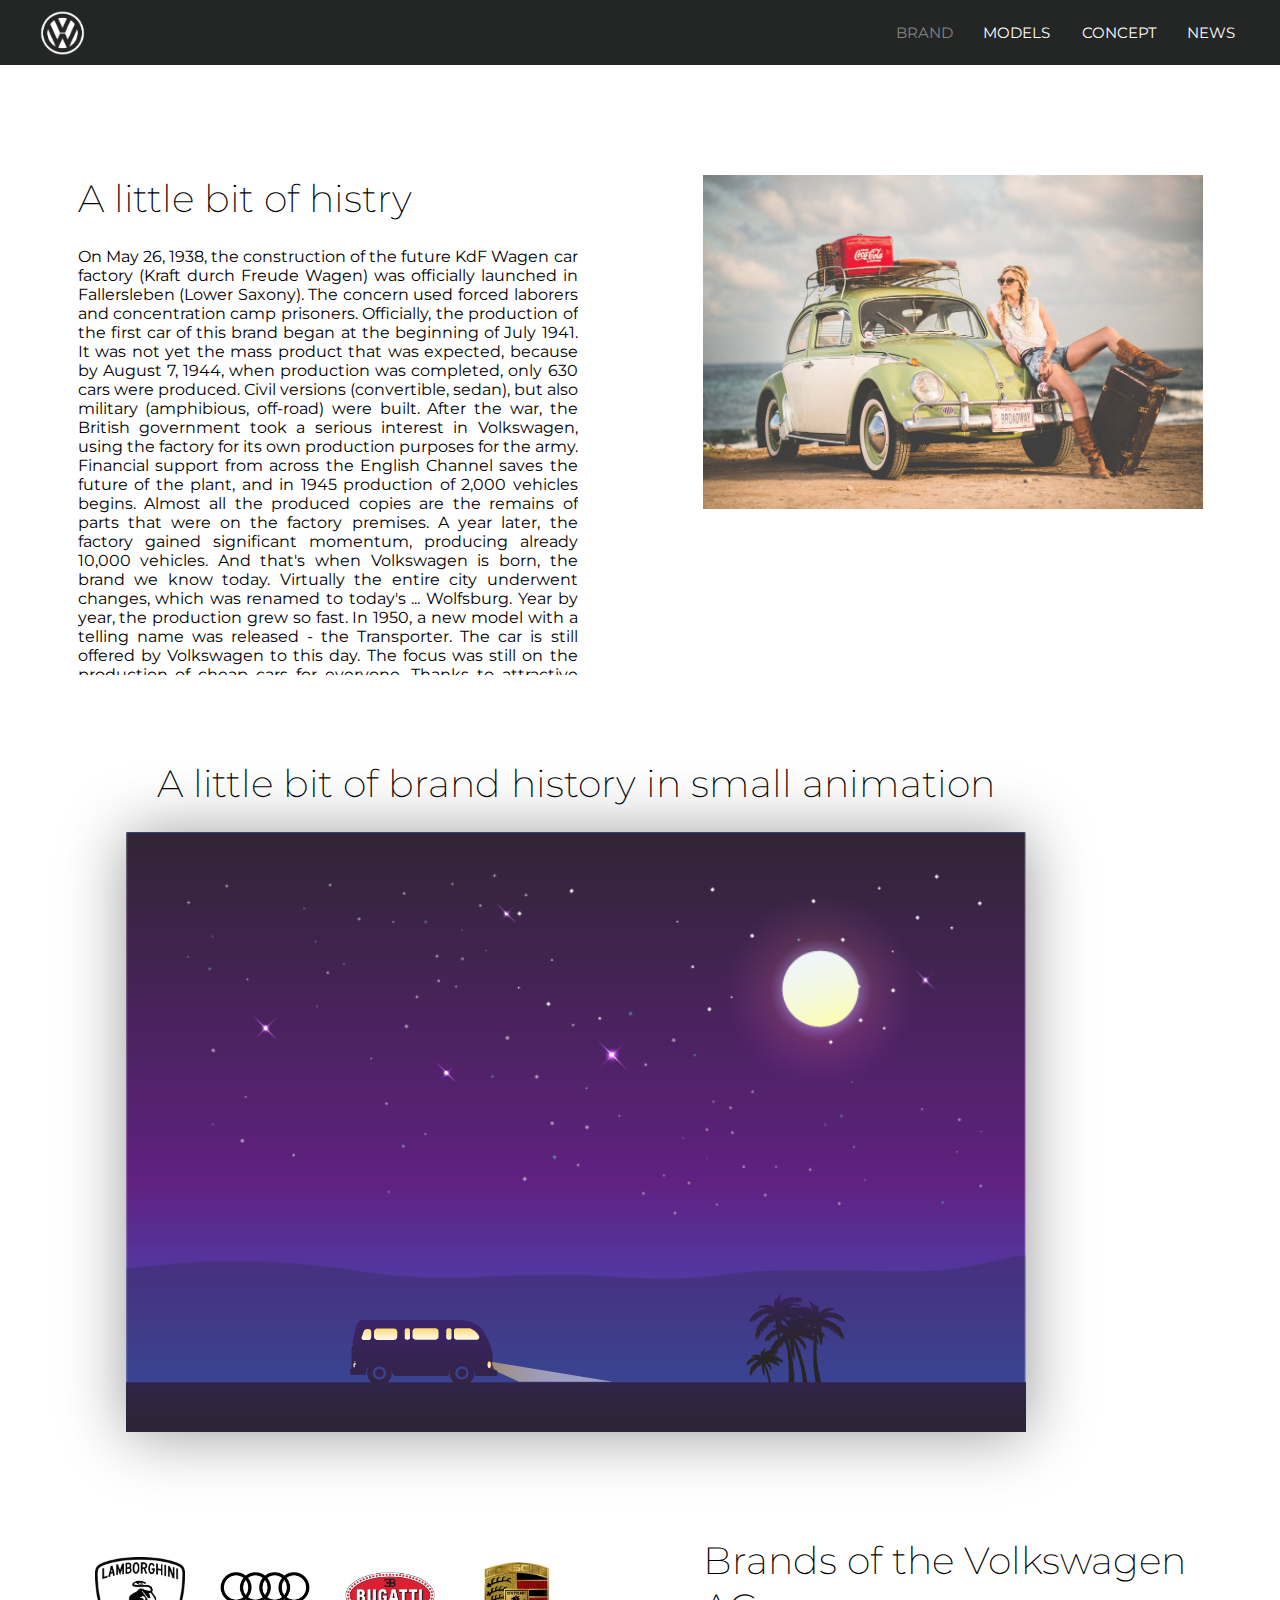
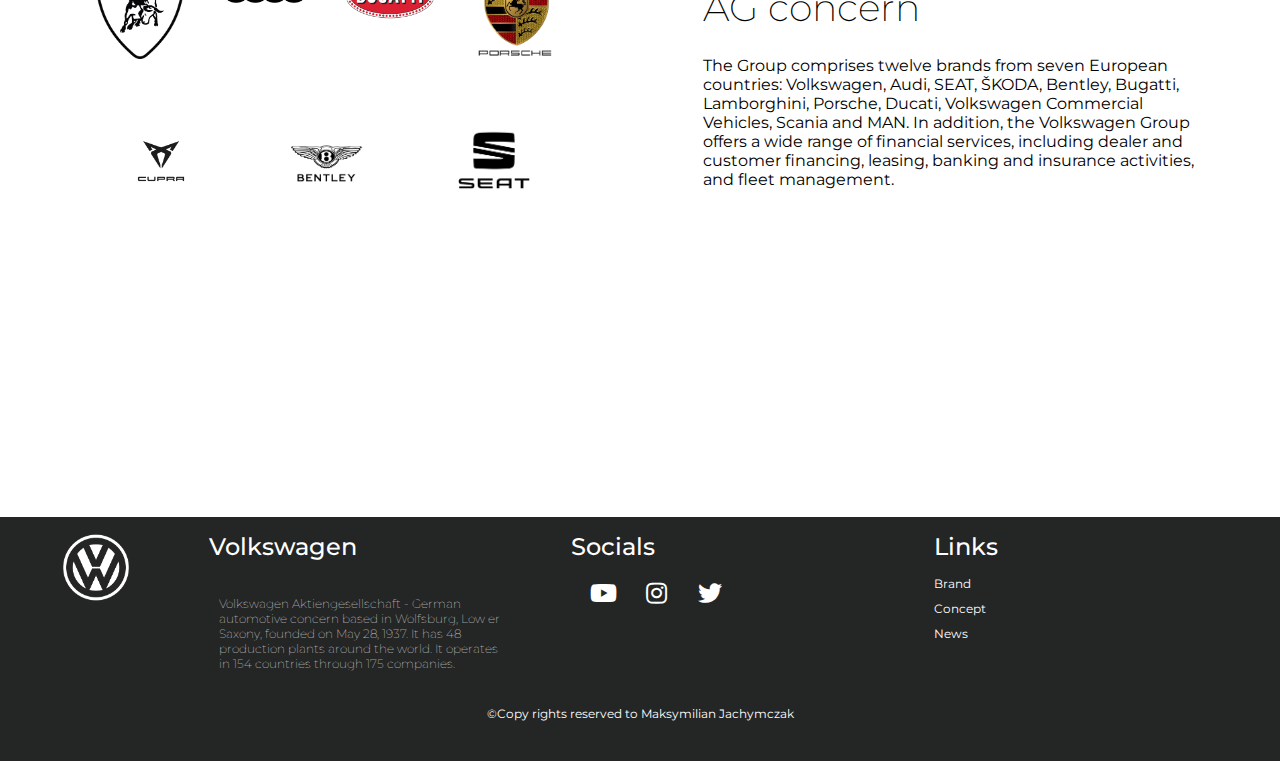
==== commit 7a76e44b: "Correcting, uploading last corrects" ====
--- a/assets/brand.html
+++ b/assets/brand.html
@@ -8,6 +8,9 @@
     <link rel="stylesheet" type="text/css" href="../assets/styles/style.css">
     <link rel="stylesheet" type="text/css" href="../assets/styles/brandstyle.css">
     <link rel="stylesheet" href="https://cdnjs.cloudflare.com/ajax/libs/font-awesome/5.15.3/css/all.min.css"/>
+    <link rel="preconnect" href="https://fonts.googleapis.com">
+    <link rel="preconnect" href="https://fonts.gstatic.com" crossorigin>
+    <link href="https://fonts.googleapis.com/css2?family=Montserrat:ital,wght@0,100;0,200;0,400;1,300&display=swap" rel="stylesheet">
     <title>VOLKSWAGEN - ABOUT BRAND</title>
 </head>
 <body>
@@ -32,23 +35,23 @@
                             <div class="content">
                                 <div class="row">
                                     <p>Golf 8</p>
-                                    <a href="/assets/models/golf.html"><img src="../assets/img/models/golf/golf-8-right-side.png" alt="golf-8-right-side"></a>
+                                    <a href="../assets/models/golf.html"><img src="../assets/img/models/golf/golf-8-right-side.png" alt="golf-8-right-side"></a>
                                     <div class="btn-more">
-                                        <a href="/assets/models/golf.html">Show more</a>
+                                        <a href="../assets/models/golf.html">Show more</a>
                                     </div>
                                 </div>
                                 <div class="row">
                                     <p>Passat</p>
-                                    <a href="/assets/models/passat.html"><img src="../assets/img/models/passat/passat-2018-right-side.png" alt="passat-2018-right-side"></a>
+                                    <a href="../assets/models/passat.html"><img src="../assets/img/models/passat/passat-2018-right-side.png" alt="passat-2018-right-side"></a>
                                     <div class="btn-more">
-                                        <a href="/assets/models/passat.html">Show more</a>
+                                        <a href="../assets/models/passat.html">Show more</a>
                                     </div>
                                 </div>
                                 <div class="row">
                                     <p>Tiguan</p>
-                                    <a href="/assets/models/tiguan.html"><img src="../assets/img/models/tiguan/tiguan-2020-right-side.png" alt="tiguan-2020-right-side"></a>
+                                    <a href="../assets/models/tiguan.html"><img src="../assets/img/models/tiguan/tiguan-2020-right-side.png" alt="tiguan-2020-right-side"></a>
                                     <div class="btn-more">
-                                        <a href="/assets/models/tiguan.html">Show more</a>
+                                        <a href="../assets/models/tiguan.html">Show more</a>
                                     </div>
                                 </div>
                             </div>
@@ -90,7 +93,7 @@
                 </div>
             </section>
             <section id="animation">
-                <h3>Uor special animation created for u</h3>
+                <h3>A little bit of brand history in small animation</h3>
                 <div class="animation-wraper">
                     <div class="surface"></div>
                     <div class="car-image">
@@ -166,7 +169,6 @@
                     <div class="links">
                         <ul>
                             <li><a href="brand.html">Brand</a></li>
-                            <li><a href="models.html">Models</a></li>
                             <li><a href="concept.html">Concept</a></li>
                             <li><a href="news.html">News</a></li>
                         </ul>
--- a/assets/styles/brandstyle.css
+++ b/assets/styles/brandstyle.css
@@ -22,7 +22,7 @@
 
 #about-brand-intro .about-brand-history h3 {
     font-size: 38px;
-    font-weight: 100;
+    font-weight: 200;
     margin-bottom: 25px;
 }
 
@@ -53,7 +53,7 @@
 
 #animation h3 {
     font-size: 38px;
-    font-weight: 100;
+    font-weight: 200;
     margin-top: 25px;
     margin-bottom: 25px;
 }
@@ -106,7 +106,7 @@
 
 #brands .brands-container h3 {
     font-size: 38px;
-    font-weight: 100;
+    font-weight: 200;
     margin-bottom: 25px;
 }
 
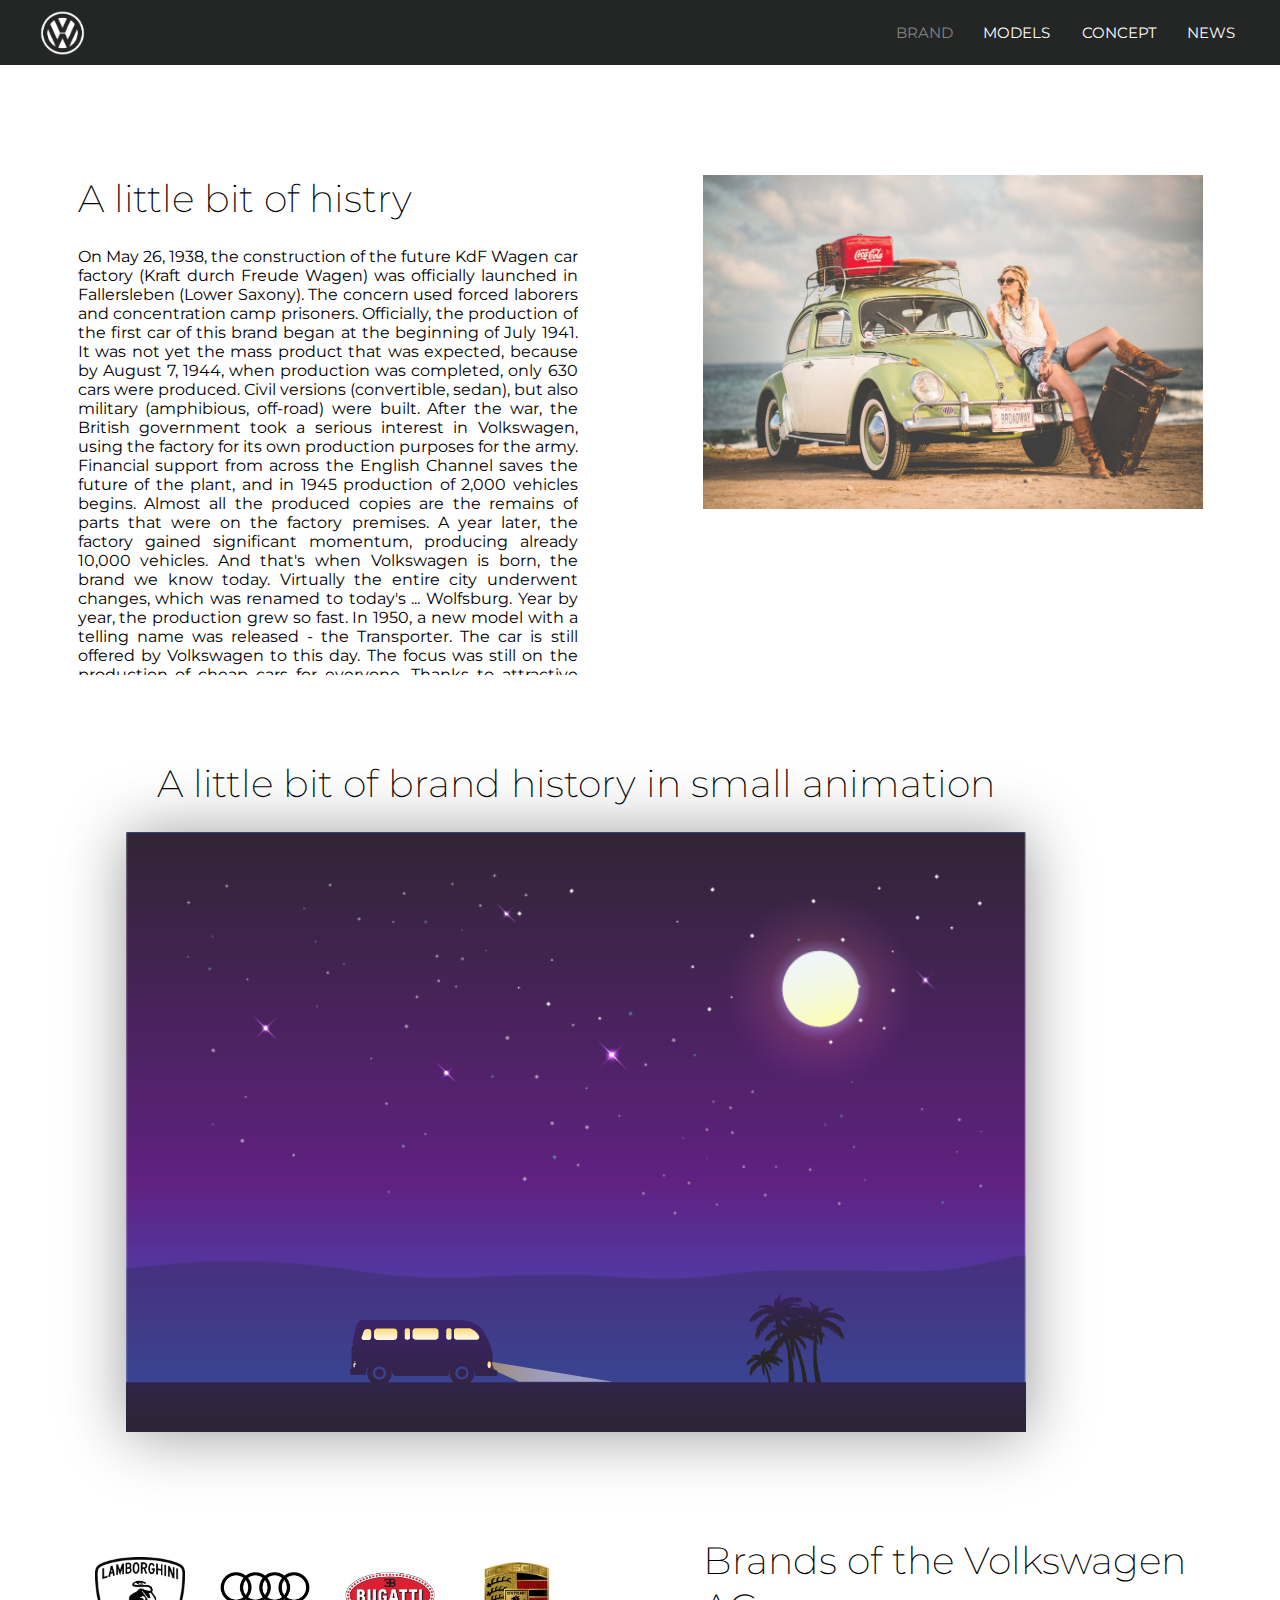
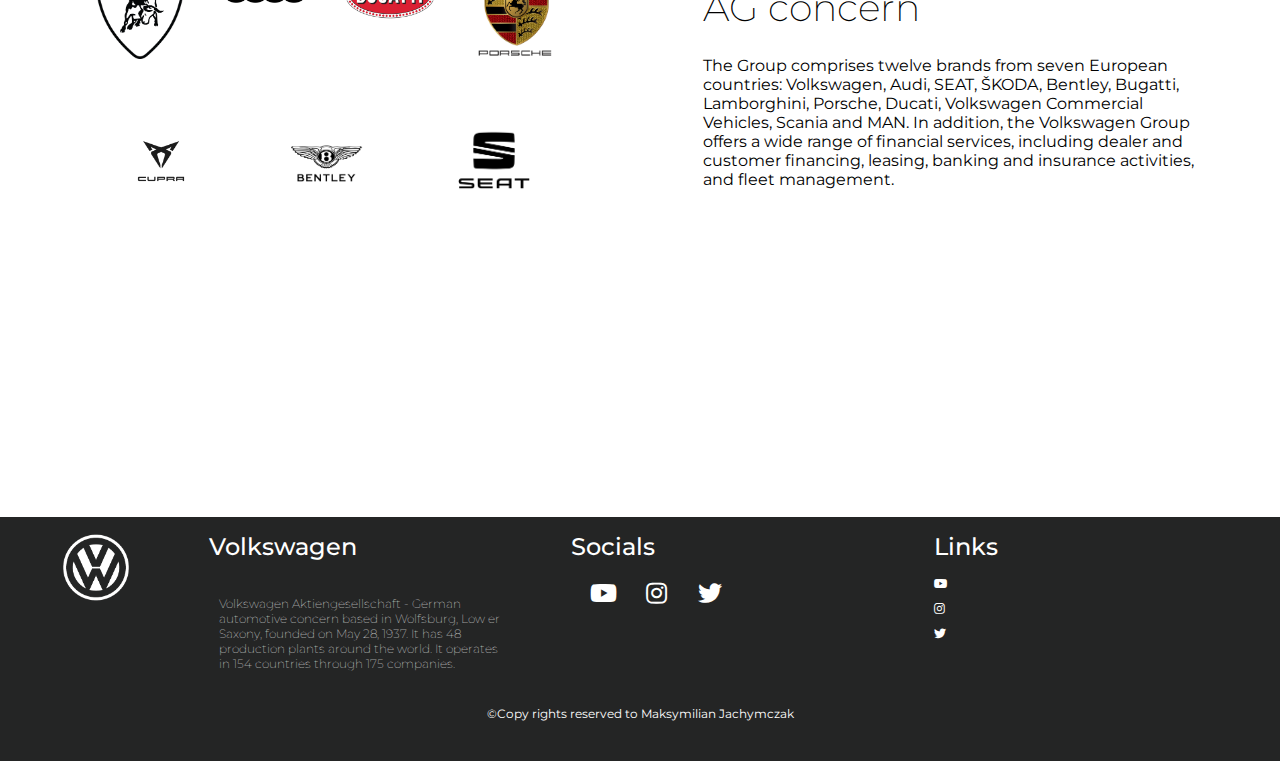
==== commit e4ab79b7: "Final upload finished project" ====
--- a/assets/brand.html
+++ b/assets/brand.html
@@ -168,9 +168,9 @@
                     <h3>Links</h3>
                     <div class="links">
                         <ul>
-                            <li><a href="brand.html">Brand</a></li>
-                            <li><a href="concept.html">Concept</a></li>
-                            <li><a href="news.html">News</a></li>
+                            <li><a href="https://www.youtube.com/user/myvolkswagen" target="blank"><i class="fab fa-youtube"></i></a></li>
+                            <li><a href="https://www.instagram.com/volkswagen/" target="blank"><i class="fab fa-instagram"></i></a></li>
+                            <li><a href="https://twitter.com/Volkswagen" target="blank"><i class="fab fa-twitter"></i></a></li>
                         </ul>
                     </div>
                 </div>
--- a/assets/styles/style.css
+++ b/assets/styles/style.css
@@ -269,7 +269,11 @@
     text-align: center;
 }
 
-.footer-content .row .column .socials ul li:hover {
+.footer-content .row .column .socials ul li a{
+    color: #fff;
+}
+
+.footer-content .row .column .socials ul li a:hover {
     color: #a36b4f;
 }
 
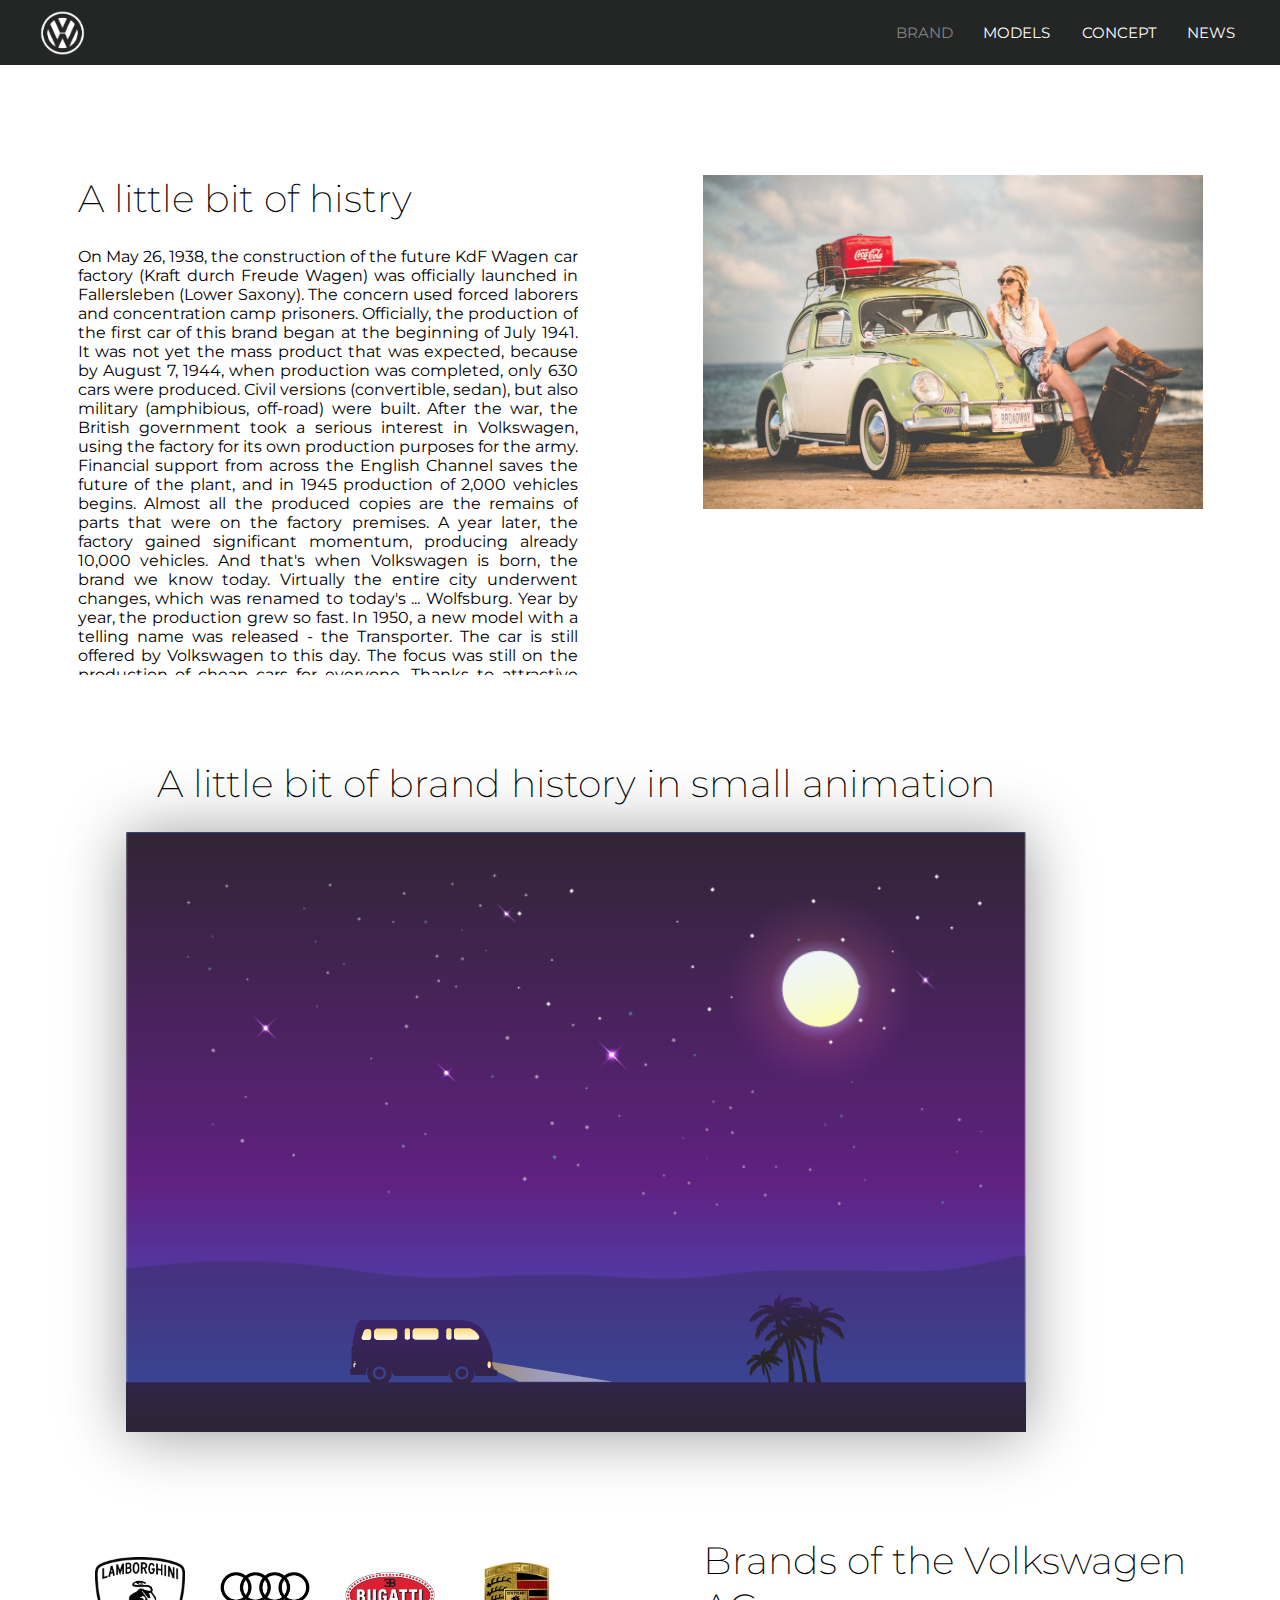
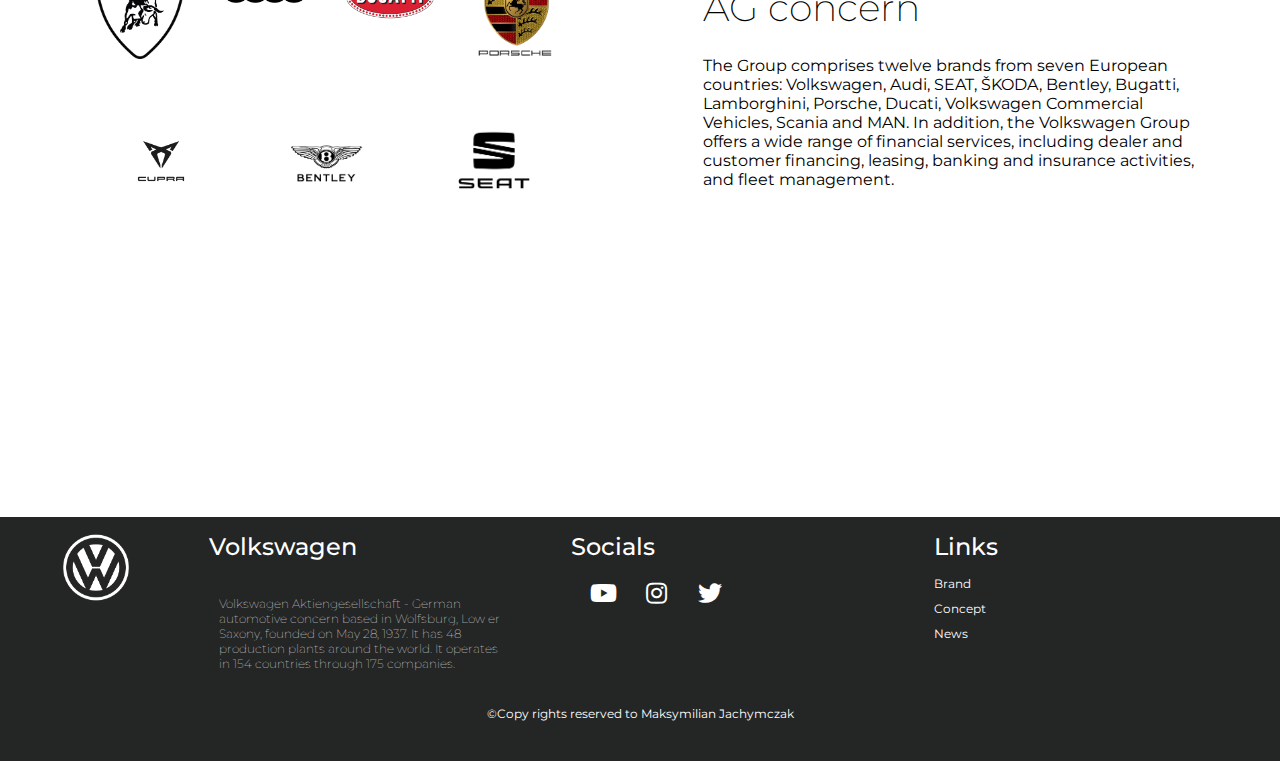
==== commit e1ef1882: "Correcting brand.html social links mistake" ====
--- a/assets/brand.html
+++ b/assets/brand.html
@@ -158,9 +158,9 @@
                     <h3>Socials</h3>
                     <div class="socials">
                         <ul>
-                            <li><i class="fab fa-youtube"></i></li>
-                            <li><i class="fab fa-instagram"></i></li>
-                            <li><i class="fab fa-twitter"></i></li>
+                            <li><a href="https://www.youtube.com/user/myvolkswagen" target="blank"><i class="fab fa-youtube"></i></a></li>
+                            <li><a href="https://www.instagram.com/volkswagen/" target="blank"><i class="fab fa-instagram"></i></a></li>
+                            <li><a href="https://twitter.com/Volkswagen" target="blank"><i class="fab fa-twitter"></i></a></li>
                         </ul>
                     </div>
                 </div>
@@ -168,9 +168,9 @@
                     <h3>Links</h3>
                     <div class="links">
                         <ul>
-                            <li><a href="https://www.youtube.com/user/myvolkswagen" target="blank"><i class="fab fa-youtube"></i></a></li>
-                            <li><a href="https://www.instagram.com/volkswagen/" target="blank"><i class="fab fa-instagram"></i></a></li>
-                            <li><a href="https://twitter.com/Volkswagen" target="blank"><i class="fab fa-twitter"></i></a></li>
+                            <li><a href="brand.html">Brand</a></li>
+                            <li><a href="concept.html">Concept</a></li>
+                            <li><a href="news.html">News</a></li>
                         </ul>
                     </div>
                 </div>
